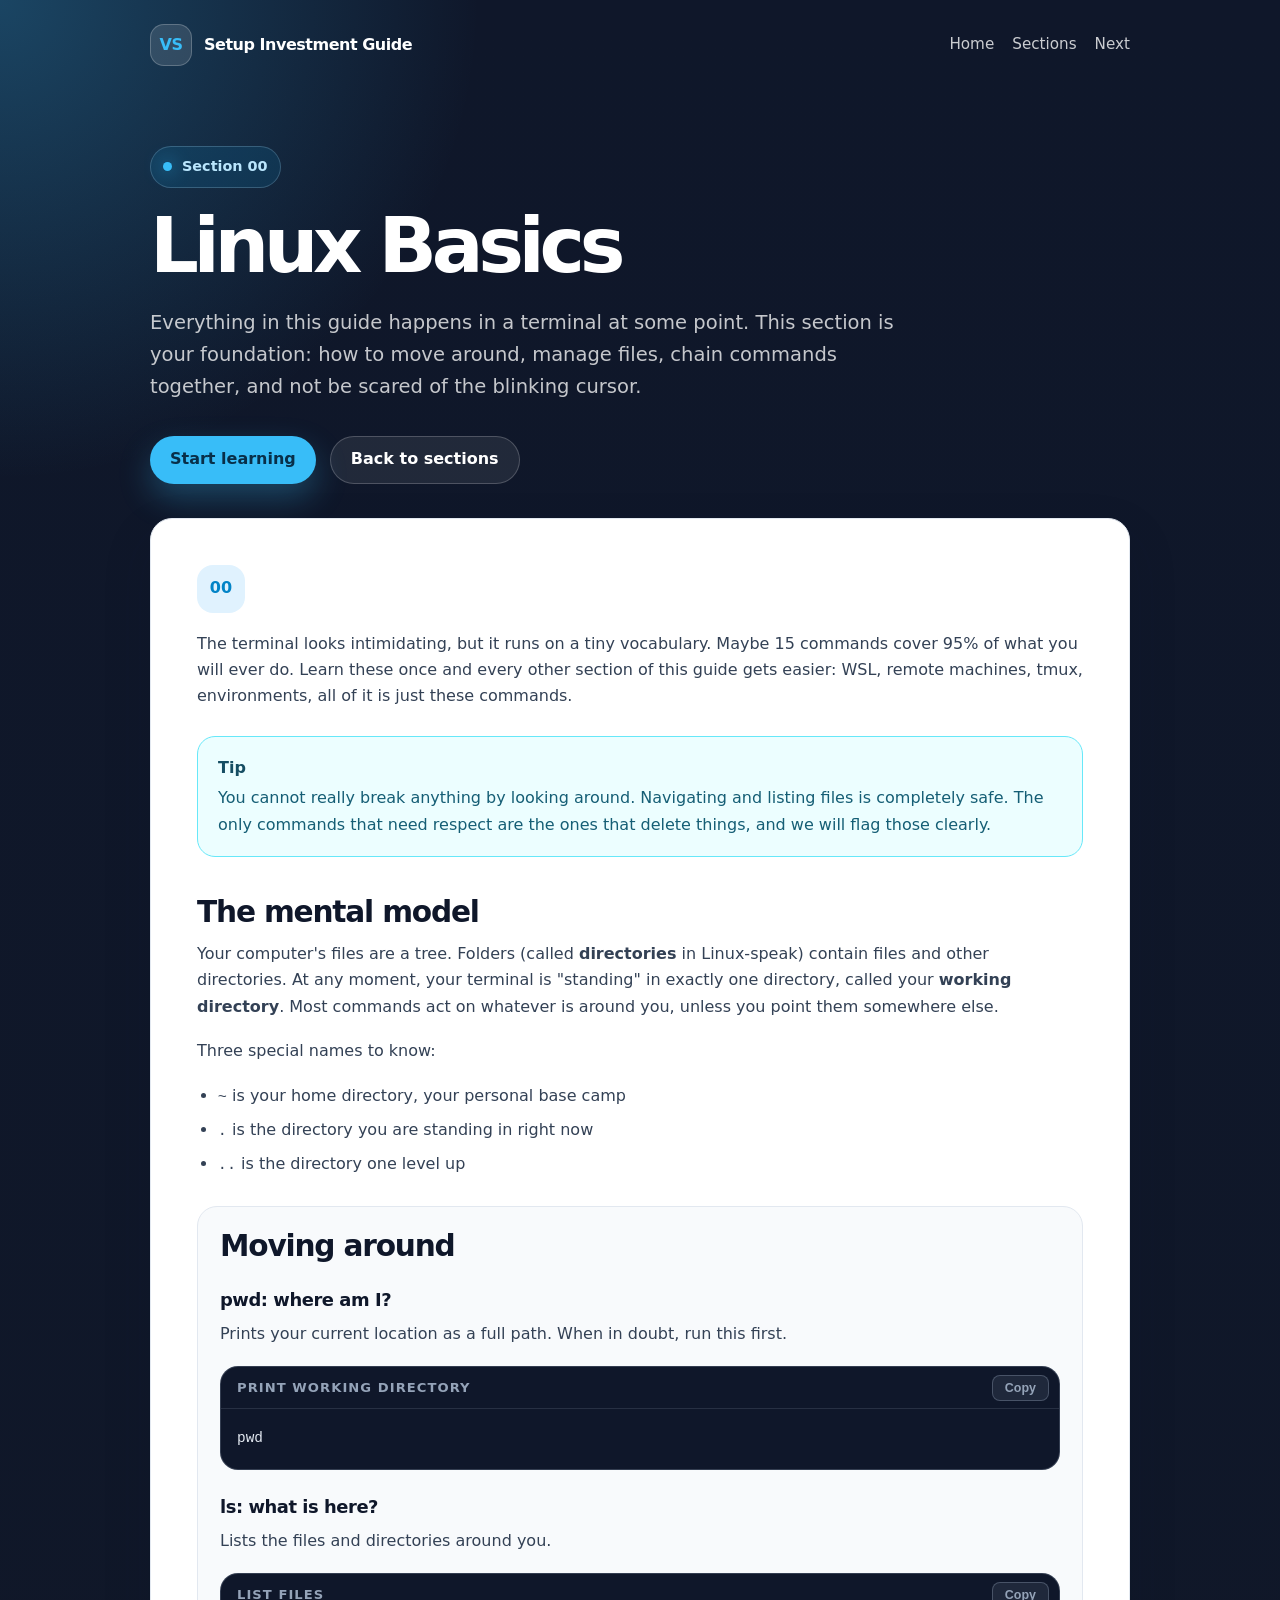
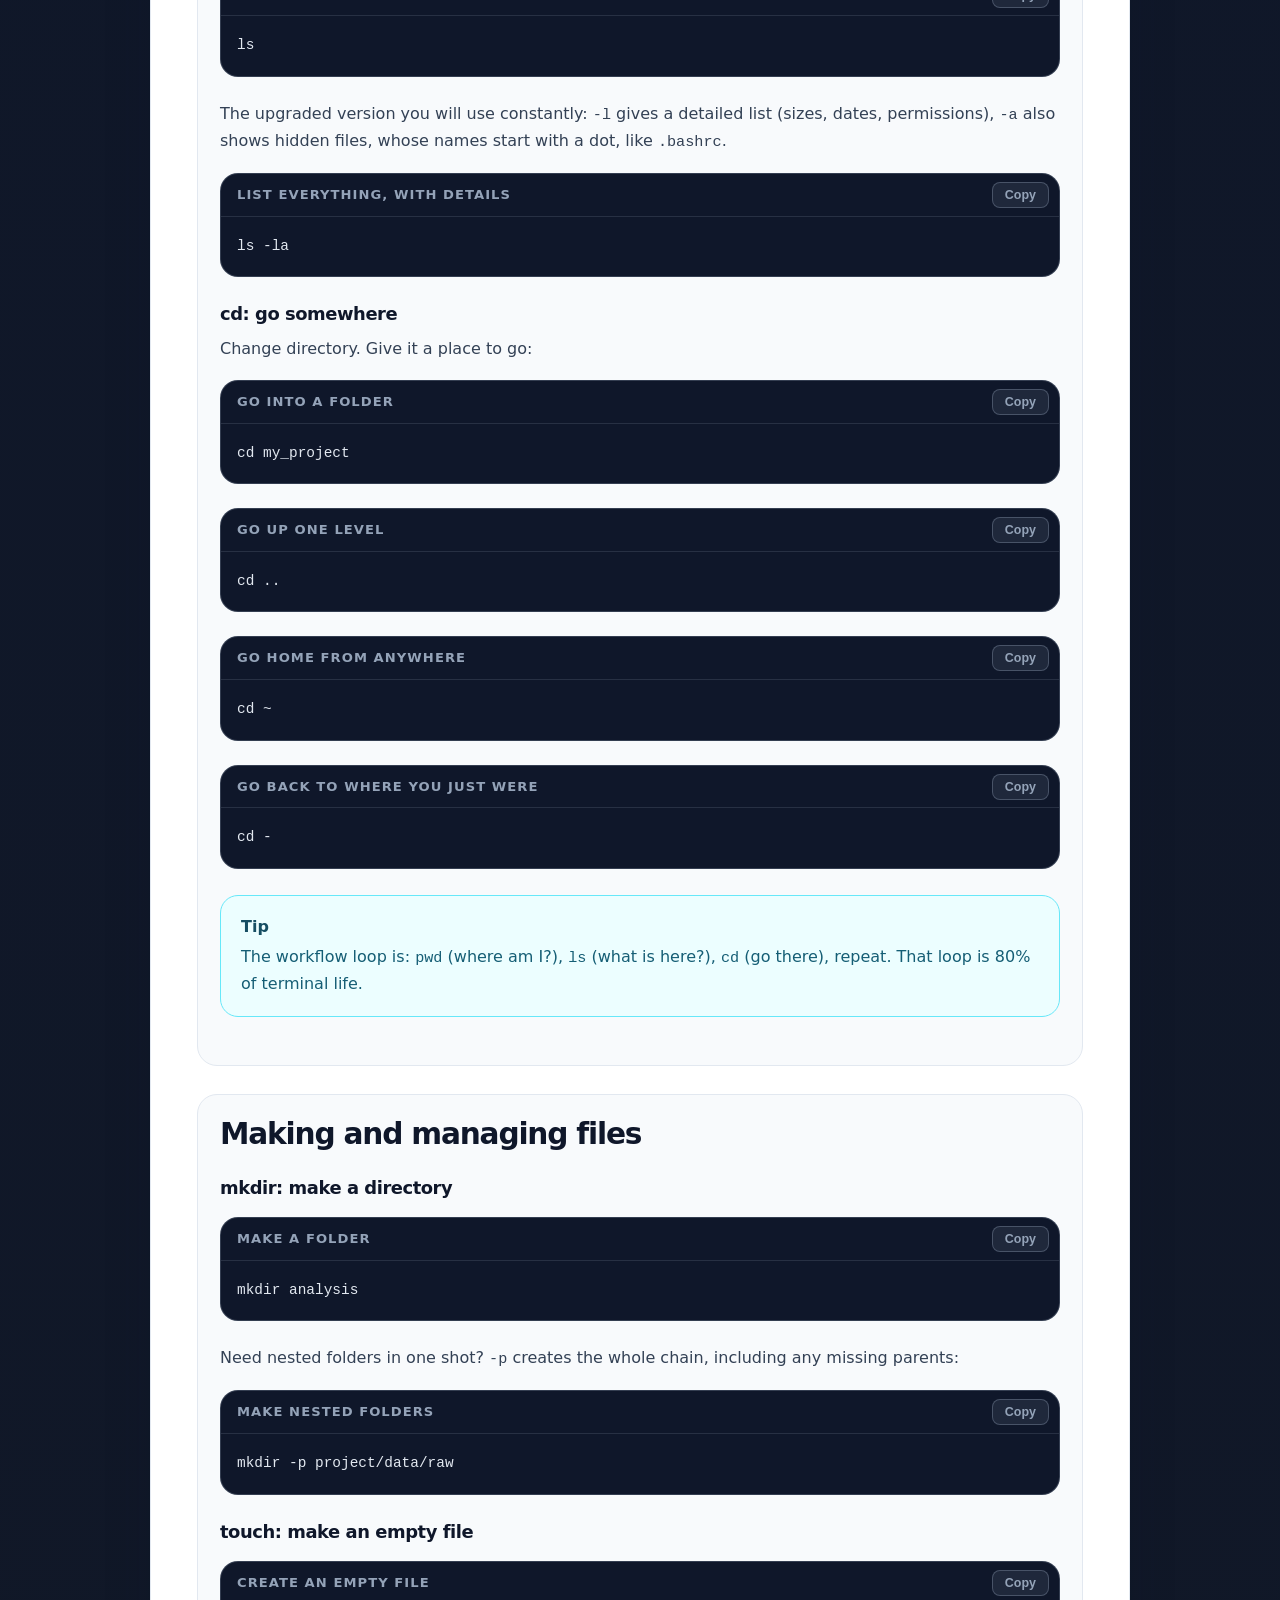
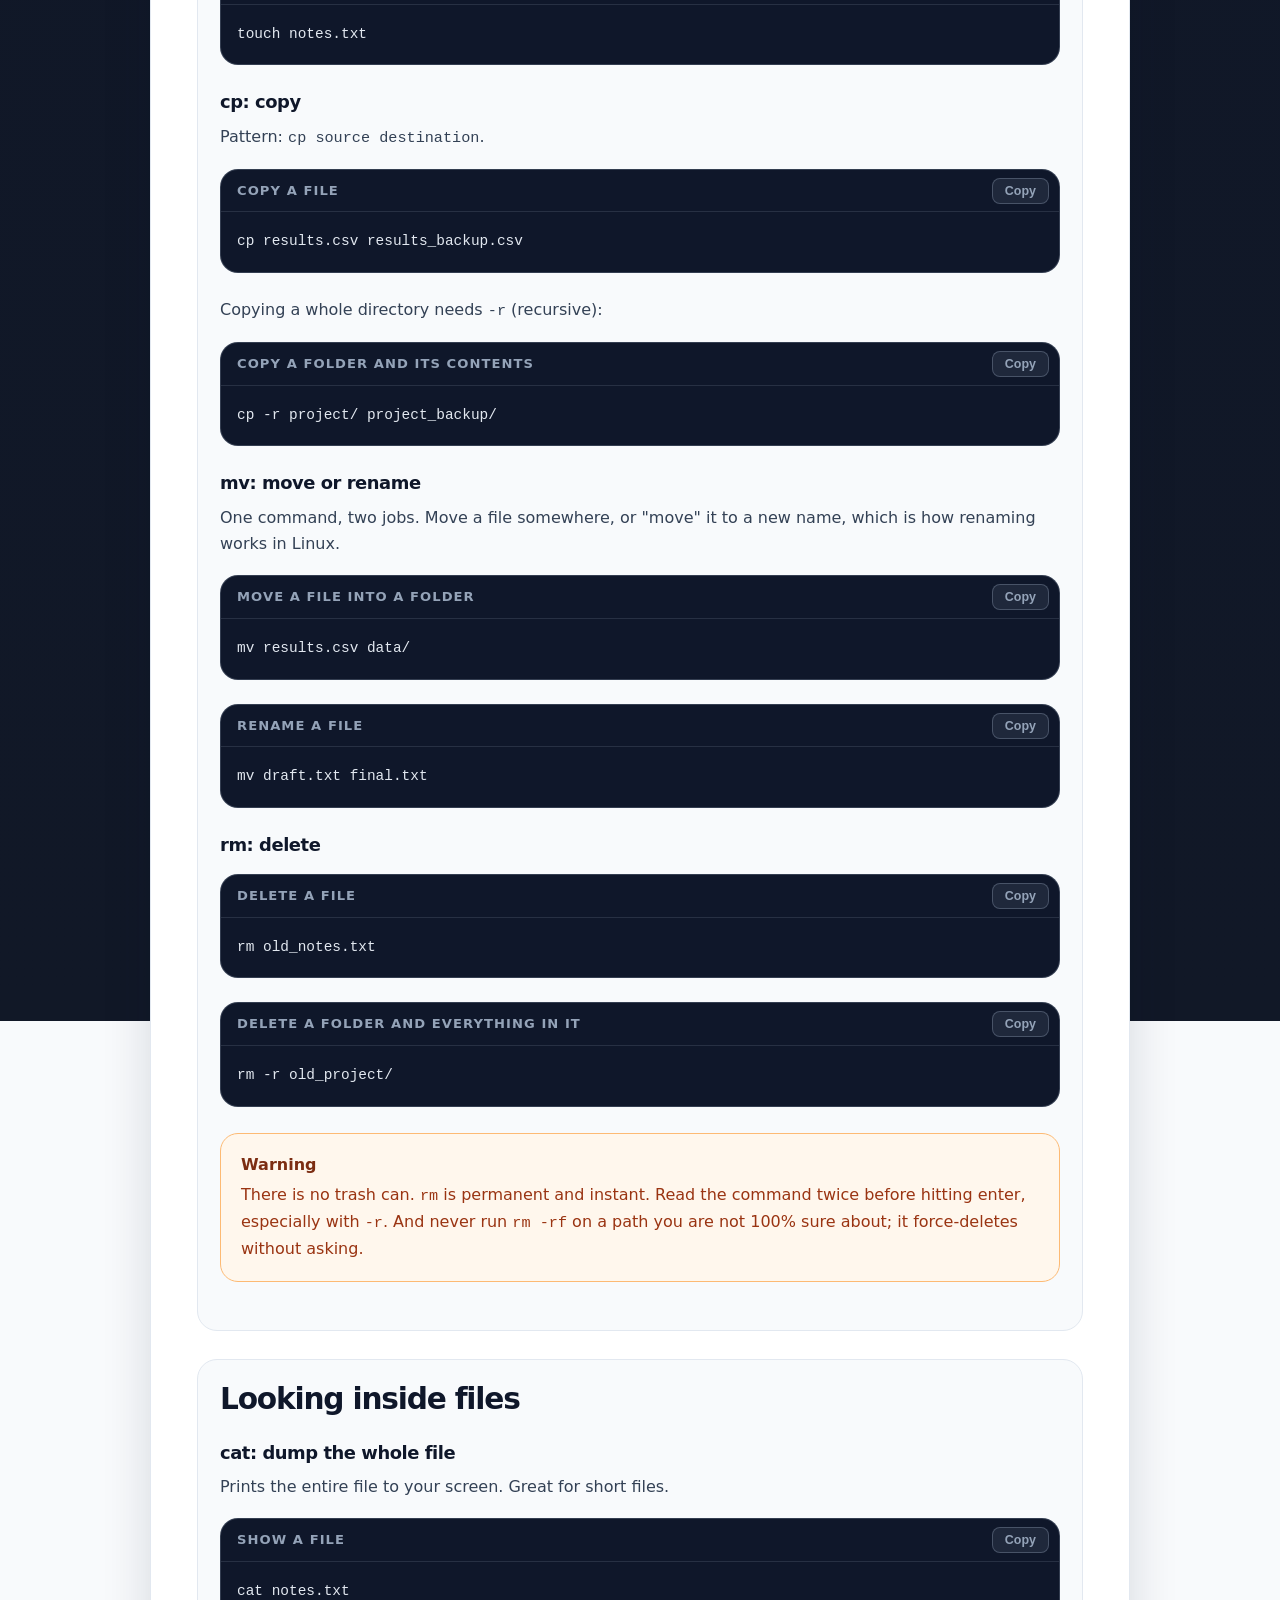
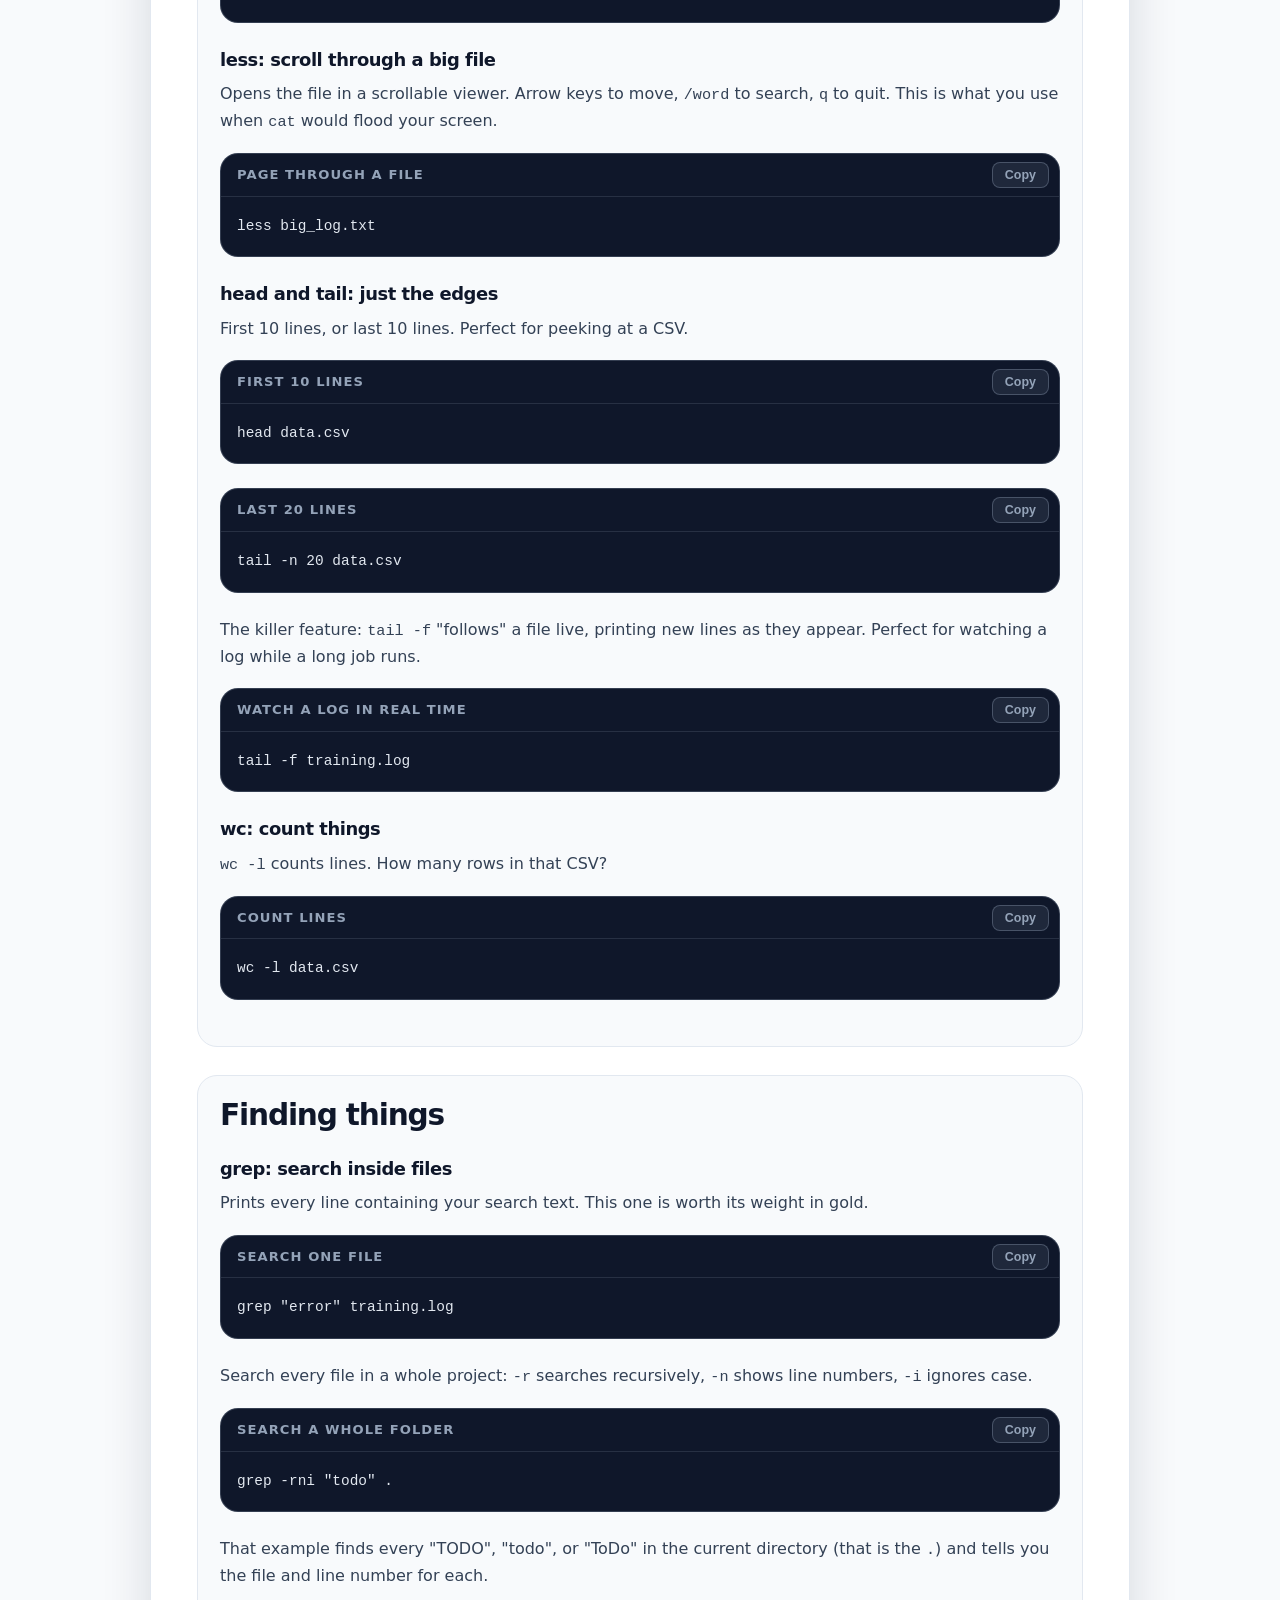
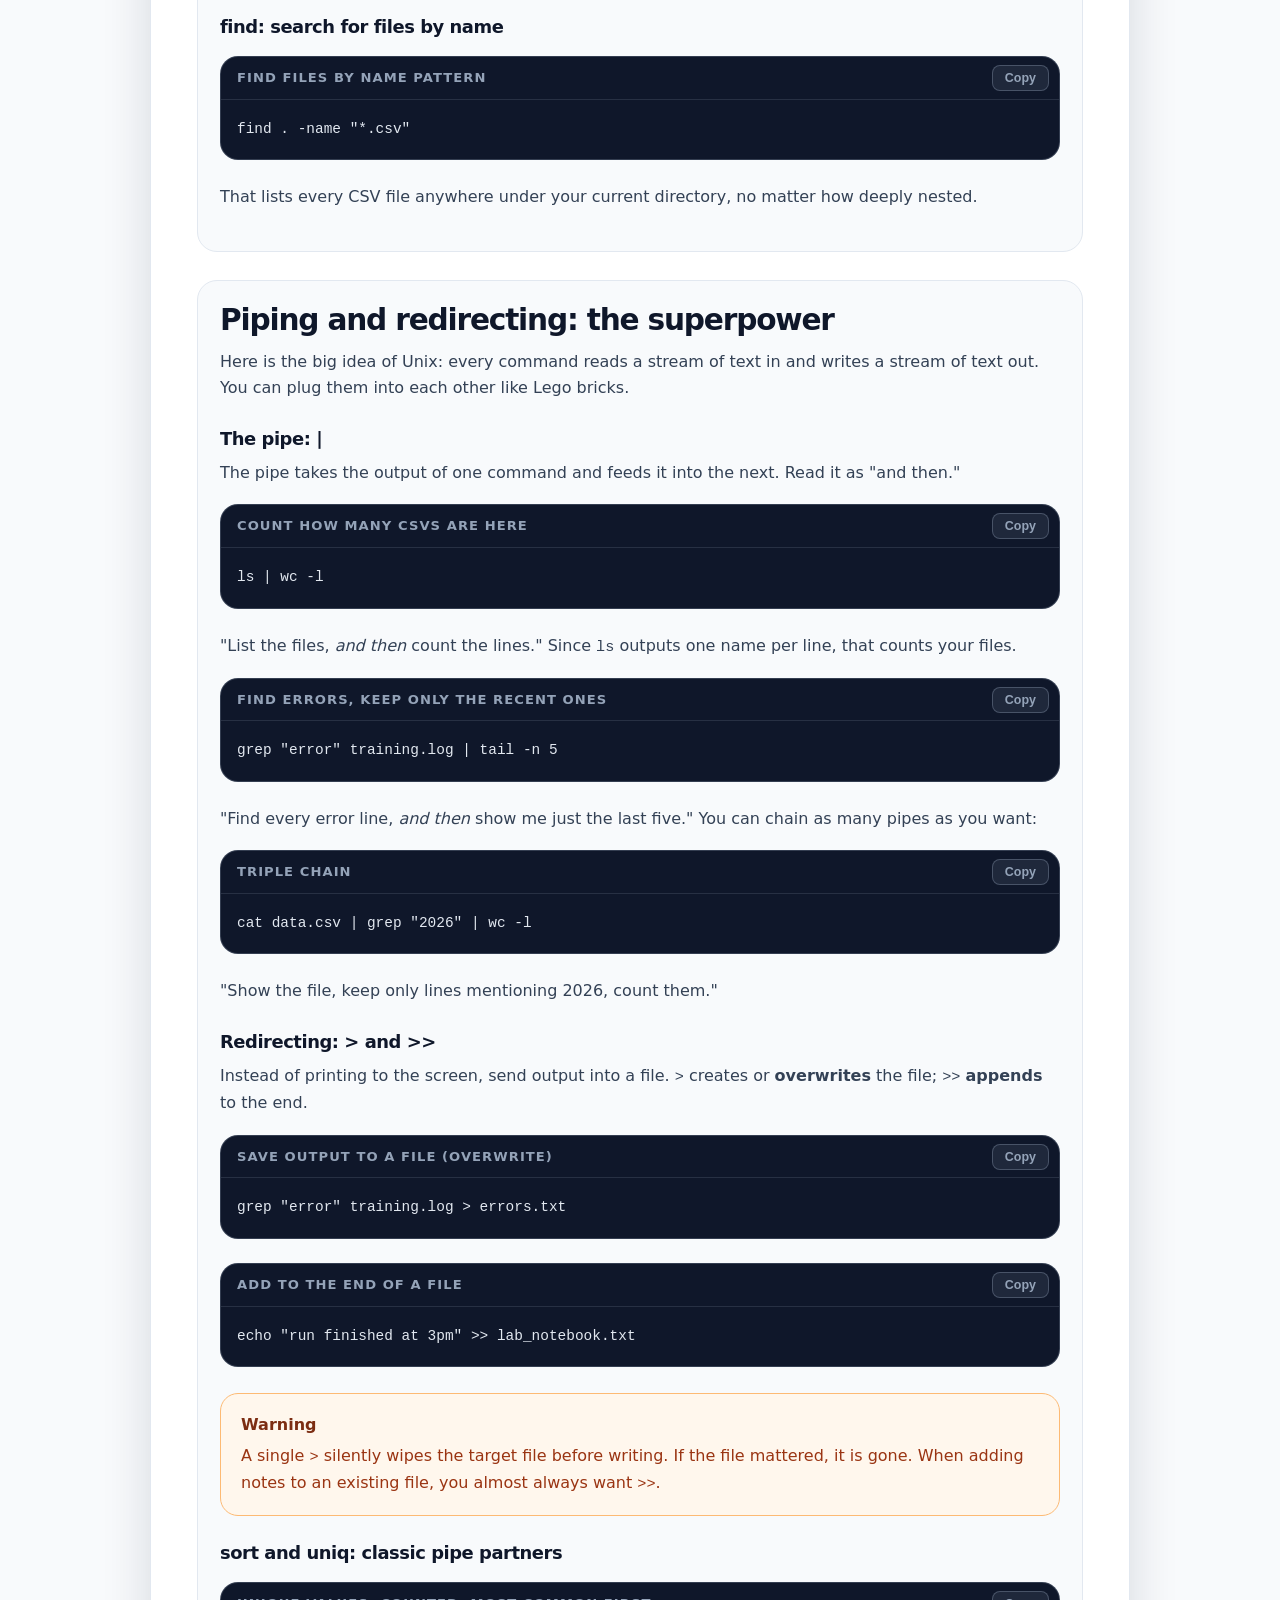
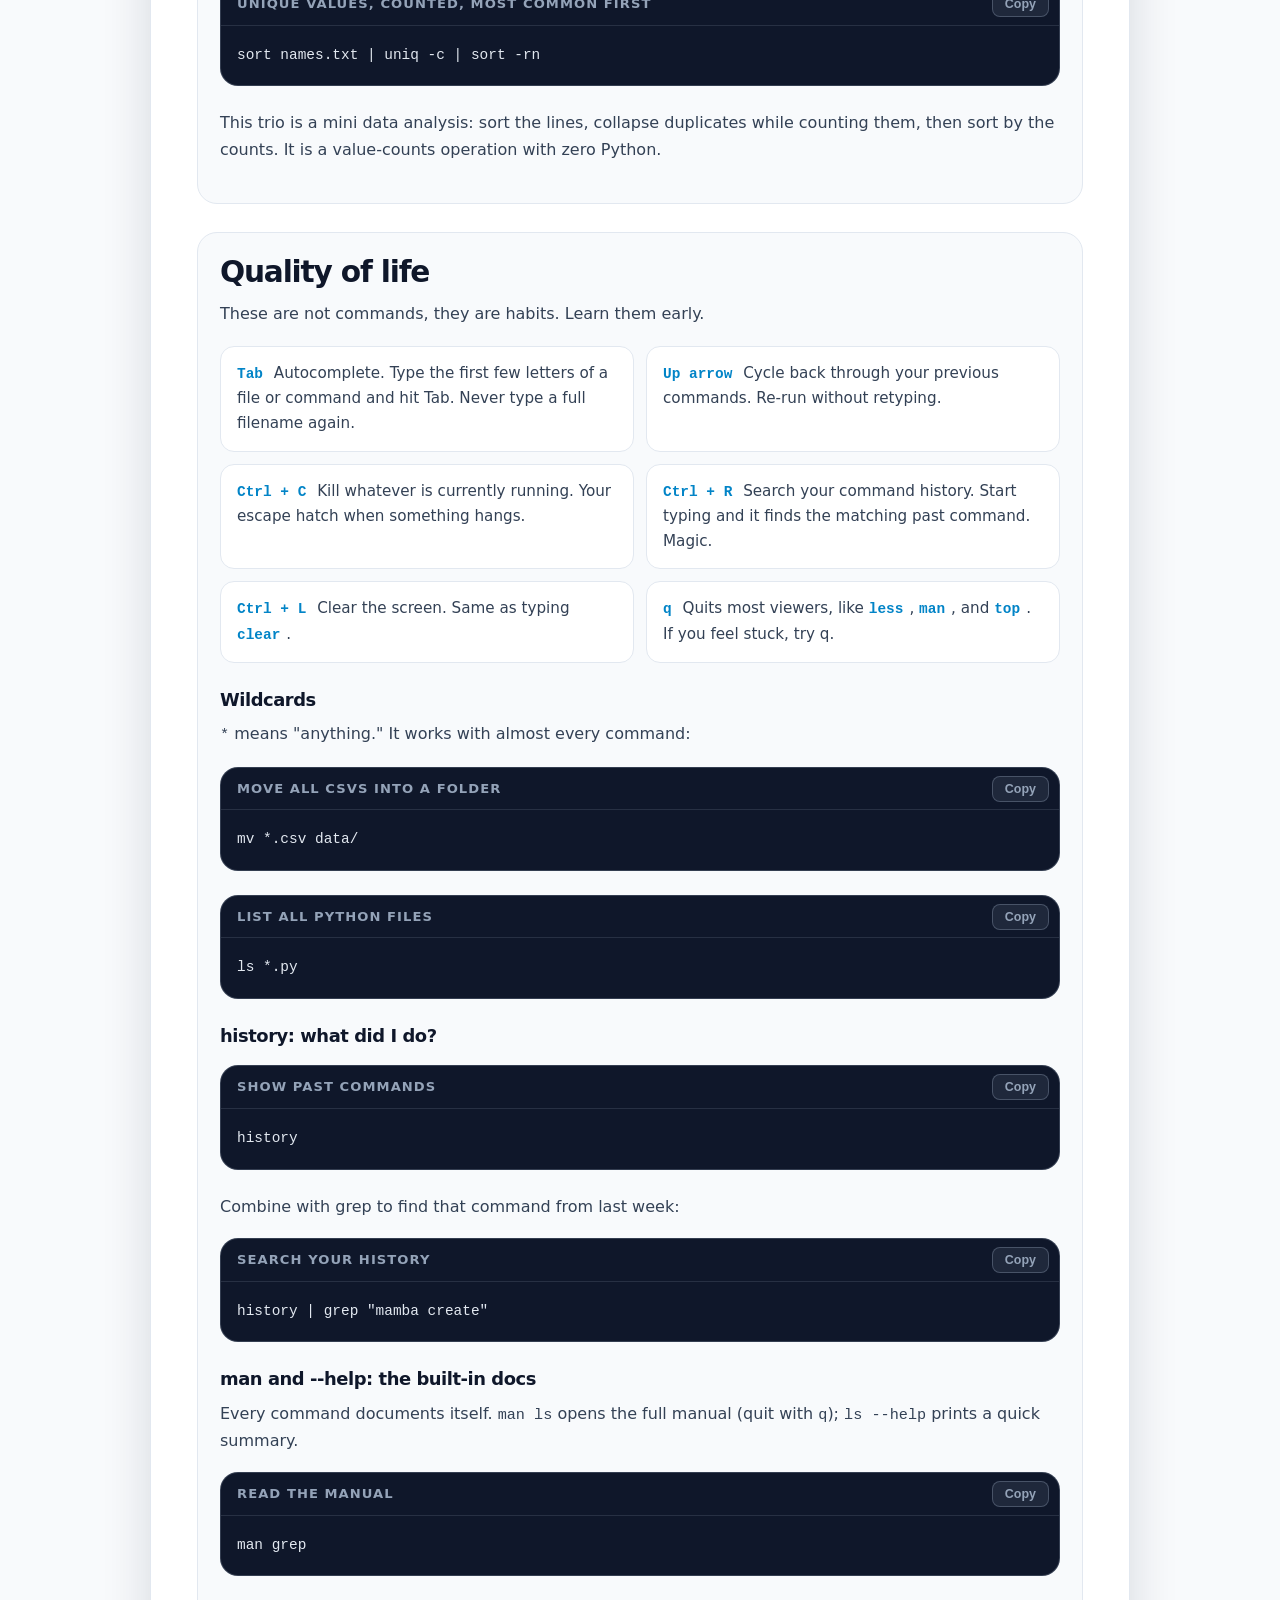
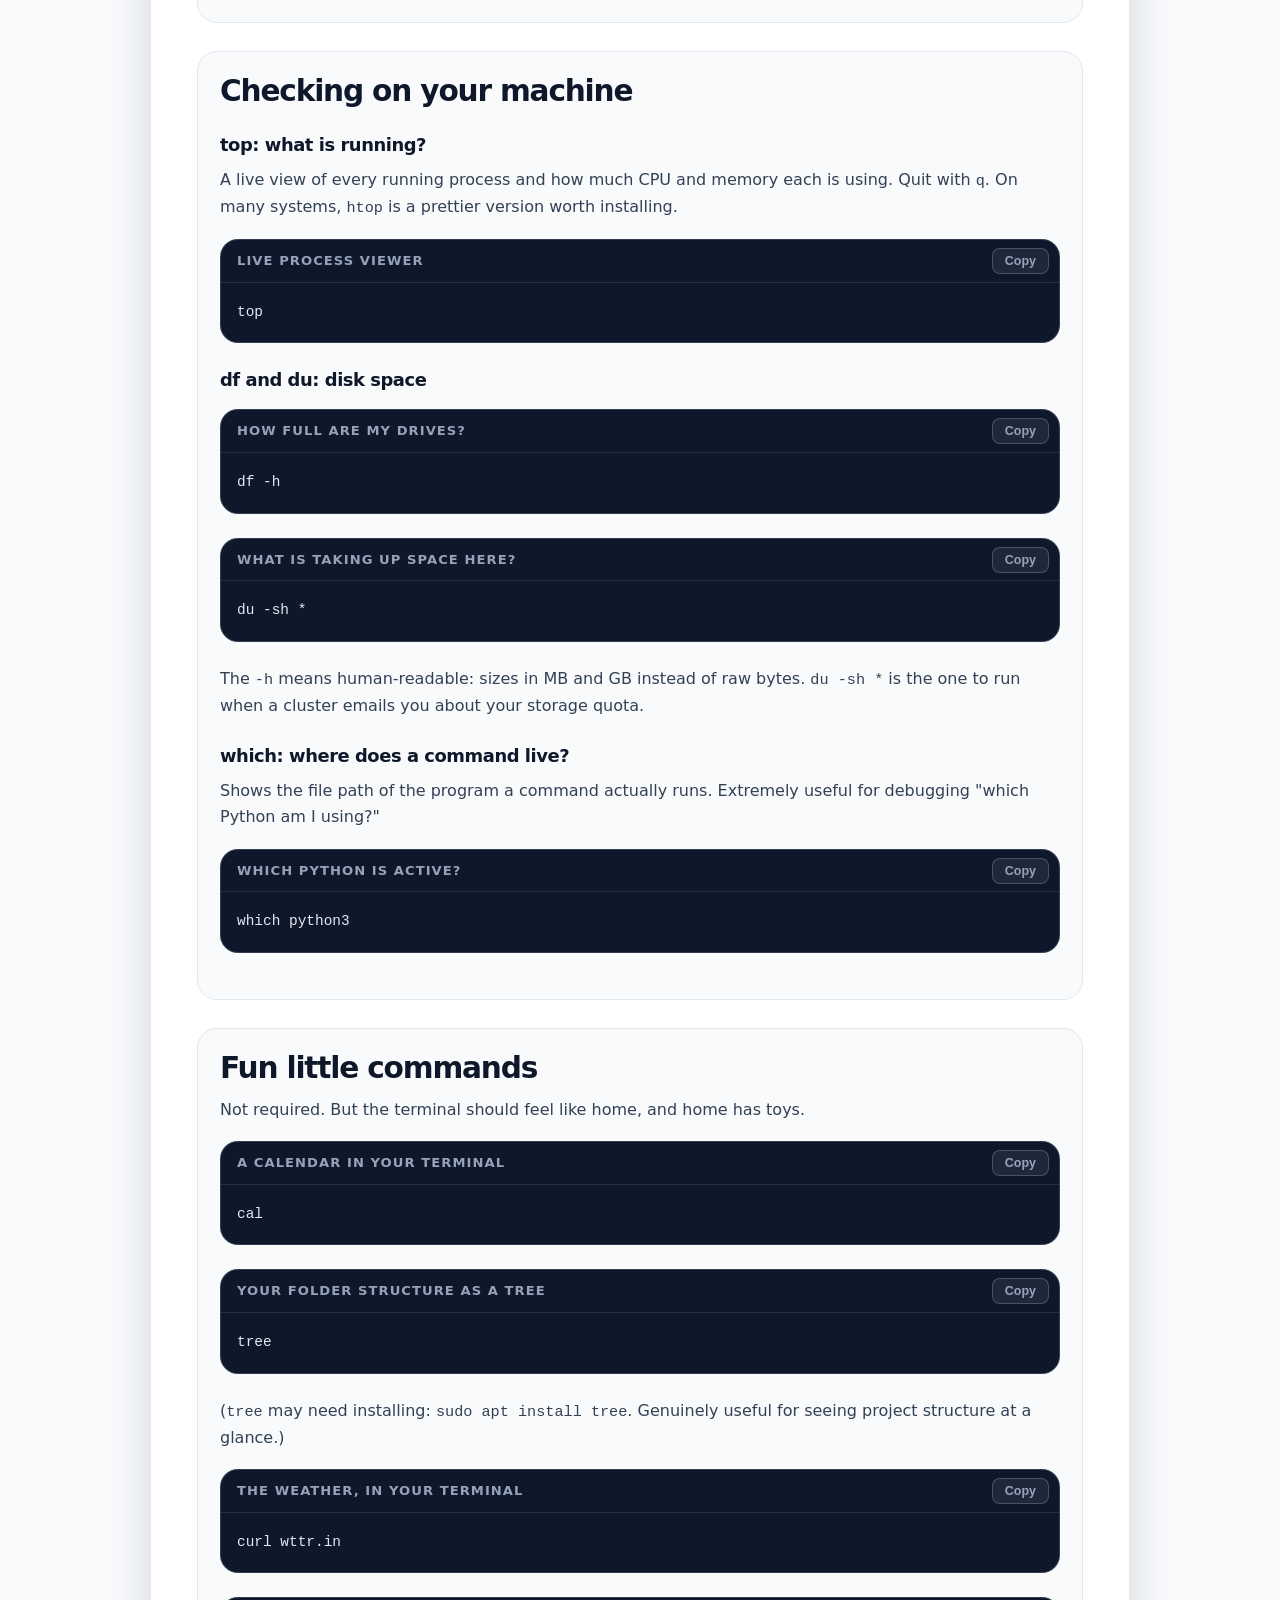
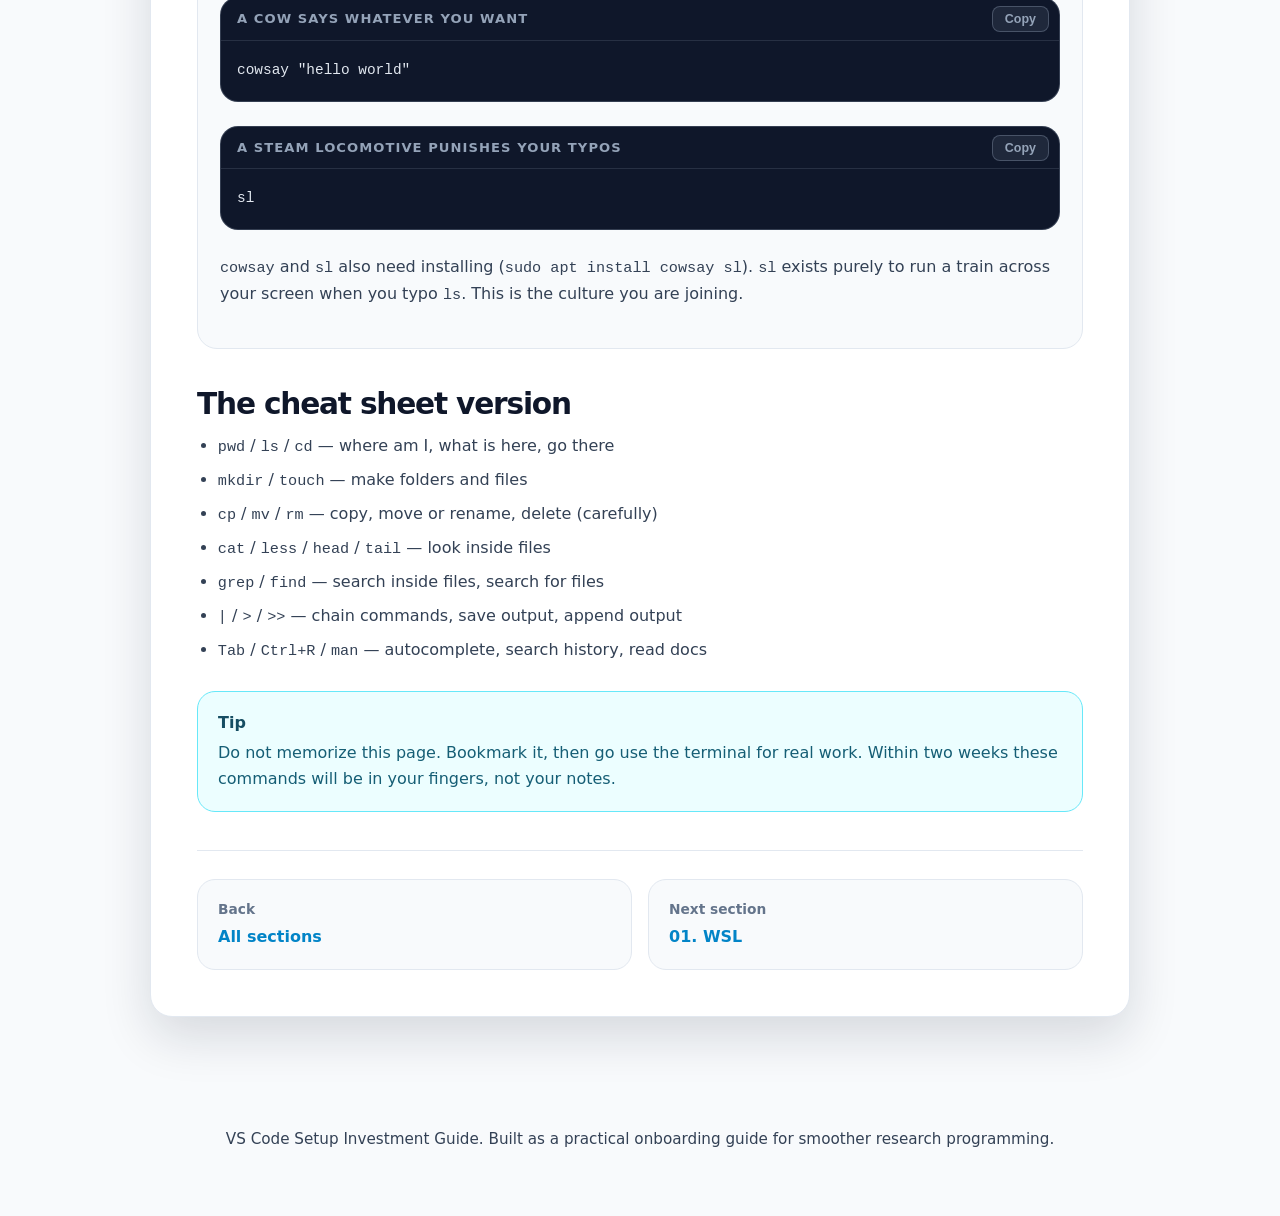
==== sections/00-command-line.html @ 68aba761 "updates" ====
<!DOCTYPE html>
<html lang="en">
<head>
  <meta charset="UTF-8" />
  <meta name="viewport" content="width=device-width, initial-scale=1.0" />
  <title>Linux Basics | VS Code Setup Investment Guide</title>
  <meta
    name="description"
    content="The essential Linux and Unix terminal commands: navigating, managing files, piping, redirecting, and a few fun ones."
  />

  <style>
    :root {
      --bg: #0f172a;
      --bg-soft: #111827;
      --card: #ffffff;
      --card-soft: #f8fafc;
      --text: #0f172a;
      --muted: #64748b;
      --white: #ffffff;
      --accent: #38bdf8;
      --accent-dark: #0284c7;
      --accent-soft: #e0f2fe;
      --border: #e2e8f0;
      --tip-bg: #ecfeff;
      --tip-border: #67e8f9;
      --tip-text: #155e75;
      --warning-bg: #fff7ed;
      --warning-border: #fdba74;
      --warning-text: #9a3412;
      --code-bg: #0f172a;
      --code-text: #e2e8f0;
      --shadow: 0 20px 50px rgba(15, 23, 42, 0.14);
      --radius: 22px;
      --max-width: 980px;
    }

    * {
      box-sizing: border-box;
    }

    html {
      scroll-behavior: smooth;
    }

    body {
      margin: 0;
      font-family:
        Inter, ui-sans-serif, system-ui, -apple-system, BlinkMacSystemFont,
        "Segoe UI", sans-serif;
      background: #f8fafc;
      color: var(--text);
      line-height: 1.65;
    }

    a {
      color: inherit;
      text-decoration: none;
    }

    code {
      font-family:
        "SFMono-Regular", Consolas, "Liberation Mono", Menlo, monospace;
      font-size: 0.95em;
    }

    .page {
      min-height: 100vh;
      background:
        radial-gradient(circle at top left, rgba(56, 189, 248, 0.28), transparent 30rem),
        linear-gradient(180deg, #0f172a 0%, #111827 34%, #f8fafc 34%, #f8fafc 100%);
    }

    .container {
      width: min(100% - 32px, var(--max-width));
      margin: 0 auto;
    }

    .site-header {
      padding: 24px 0;
      color: var(--white);
    }

    .nav {
      display: flex;
      align-items: center;
      justify-content: space-between;
      gap: 24px;
    }

    .brand {
      display: flex;
      align-items: center;
      gap: 12px;
      font-weight: 800;
      letter-spacing: -0.03em;
    }

    .brand-mark {
      width: 42px;
      height: 42px;
      display: grid;
      place-items: center;
      border-radius: 14px;
      background: rgba(255, 255, 255, 0.12);
      border: 1px solid rgba(255, 255, 255, 0.22);
      color: var(--accent);
      font-weight: 900;
    }

    .nav-links {
      display: flex;
      align-items: center;
      gap: 18px;
      font-size: 0.95rem;
      color: rgba(255, 255, 255, 0.78);
    }

    .nav-links a:hover {
      color: var(--white);
    }

    .hero {
      color: var(--white);
      padding: 56px 0 72px;
    }

    .eyebrow {
      display: inline-flex;
      align-items: center;
      gap: 10px;
      padding: 8px 12px;
      margin-bottom: 20px;
      border-radius: 999px;
      color: #bae6fd;
      background: rgba(14, 165, 233, 0.12);
      border: 1px solid rgba(186, 230, 253, 0.22);
      font-size: 0.9rem;
      font-weight: 700;
    }

    .eyebrow-dot {
      width: 9px;
      height: 9px;
      border-radius: 999px;
      background: var(--accent);
      box-shadow: 0 0 18px rgba(56, 189, 248, 0.8);
    }

    h1 {
      margin: 0;
      max-width: 860px;
      font-size: clamp(2.4rem, 6vw, 4.8rem);
      line-height: 0.98;
      letter-spacing: -0.07em;
    }

    .hero p {
      max-width: 780px;
      margin: 24px 0 0;
      color: rgba(255, 255, 255, 0.76);
      font-size: clamp(1.05rem, 2vw, 1.22rem);
    }

    .hero-actions {
      display: flex;
      flex-wrap: wrap;
      gap: 14px;
      margin-top: 32px;
    }

    .button {
      display: inline-flex;
      align-items: center;
      justify-content: center;
      min-height: 48px;
      padding: 0 20px;
      border-radius: 999px;
      font-weight: 800;
      transition:
        transform 160ms ease,
        box-shadow 160ms ease,
        background 160ms ease;
    }

    .button:hover {
      transform: translateY(-2px);
    }

    .button-primary {
      background: var(--accent);
      color: #082f49;
      box-shadow: 0 14px 32px rgba(56, 189, 248, 0.28);
    }

    .button-primary:hover {
      background: #7dd3fc;
    }

    .button-secondary {
      color: var(--white);
      background: rgba(255, 255, 255, 0.08);
      border: 1px solid rgba(255, 255, 255, 0.2);
    }

    main {
      padding-bottom: 72px;
    }

    .content-panel {
      margin-top: -38px;
      position: relative;
      z-index: 5;
      background: var(--card);
      border: 1px solid var(--border);
      border-radius: var(--radius);
      box-shadow: var(--shadow);
      padding: clamp(24px, 4vw, 46px);
    }

    .section-number {
      width: 48px;
      height: 48px;
      display: grid;
      place-items: center;
      margin-bottom: 18px;
      border-radius: 16px;
      background: var(--accent-soft);
      color: var(--accent-dark);
      font-weight: 900;
    }

    h2 {
      margin: 38px 0 12px;
      font-size: clamp(1.35rem, 3vw, 1.85rem);
      line-height: 1.15;
      letter-spacing: -0.04em;
    }

    h3 {
      margin: 30px 0 10px;
      font-size: 1.12rem;
      line-height: 1.25;
      letter-spacing: -0.025em;
    }

    p {
      margin: 0 0 18px;
      color: #334155;
    }

    ul {
      margin: 0 0 24px;
      padding-left: 1.3rem;
      color: #334155;
    }

    li {
      margin: 7px 0;
    }

    .tip,
    .warning {
      margin: 26px 0;
      padding: 18px 20px;
      border-radius: 18px;
    }

    .tip {
      background: var(--tip-bg);
      border: 1px solid var(--tip-border);
      color: var(--tip-text);
    }

    .warning {
      background: var(--warning-bg);
      border: 1px solid var(--warning-border);
      color: var(--warning-text);
    }

    .tip strong,
    .warning strong {
      display: block;
      margin-bottom: 4px;
    }

    .tip strong {
      color: #164e63;
    }

    .warning strong {
      color: #7c2d12;
    }

    .code-block {
      position: relative;
      margin: 18px 0 24px;
      border-radius: 18px;
      overflow: hidden;
      background: var(--code-bg);
      border: 1px solid rgba(148, 163, 184, 0.28);
    }

    .code-label {
      padding: 10px 16px;
      color: #94a3b8;
      font-size: 0.82rem;
      font-weight: 800;
      text-transform: uppercase;
      letter-spacing: 0.08em;
      border-bottom: 1px solid rgba(148, 163, 184, 0.18);
    }

    pre {
      margin: 0;
      padding: 18px 16px;
      overflow-x: auto;
      color: var(--code-text);
      font-size: 0.95rem;
      line-height: 1.55;
    }

    .step {
      margin-top: 28px;
      padding: 22px;
      border: 1px solid var(--border);
      border-radius: 20px;
      background: var(--card-soft);
    }

    .step h2,
    .step h3 {
      margin-top: 0;
    }

    .step h3 {
      margin-top: 26px;
    }

    .keys-grid {
      display: grid;
      grid-template-columns: repeat(2, minmax(0, 1fr));
      gap: 12px;
      margin: 18px 0 26px;
    }

    .key-card {
      padding: 14px 16px;
      border-radius: 14px;
      border: 1px solid var(--border);
      background: #ffffff;
      color: #334155;
      font-size: 0.95rem;
    }

    .key-card code {
      display: inline-block;
      margin-right: 6px;
      color: var(--accent-dark);
      font-weight: 800;
    }

    .next-section {
      display: flex;
      justify-content: space-between;
      gap: 16px;
      margin-top: 38px;
      padding-top: 28px;
      border-top: 1px solid var(--border);
    }

    .next-card {
      flex: 1;
      padding: 18px 20px;
      border-radius: 18px;
      border: 1px solid var(--border);
      background: var(--card-soft);
      transition:
        transform 160ms ease,
        box-shadow 160ms ease,
        border-color 160ms ease;
    }

    .next-card:hover {
      transform: translateY(-3px);
      border-color: #bae6fd;
      box-shadow: 0 12px 28px rgba(15, 23, 42, 0.08);
    }

    .next-card span {
      display: block;
      margin-bottom: 4px;
      color: var(--muted);
      font-size: 0.86rem;
      font-weight: 700;
    }

    .next-card strong {
      color: var(--accent-dark);
      font-size: 1rem;
    }

    .footer {
      padding: 38px 0 46px;
      color: #64748b;
      text-align: center;
      font-size: 0.95rem;
    }

    @media (max-width: 700px) {
      .nav {
        align-items: flex-start;
        flex-direction: column;
      }

      .nav-links {
        flex-wrap: wrap;
      }

      .hero {
        padding-top: 42px;
      }

      .keys-grid {
        grid-template-columns: 1fr;
      }

      .next-section {
        flex-direction: column;
      }
    }

    .copy-btn {
      position: absolute;
      top: 8px;
      right: 10px;
      padding: 5px 12px;
      border: 1px solid rgba(148, 163, 184, 0.35);
      border-radius: 8px;
      background: rgba(148, 163, 184, 0.12);
      color: #94a3b8;
      font-size: 0.78rem;
      font-weight: 700;
      cursor: pointer;
      transition: background 120ms ease, color 120ms ease;
    }

    .copy-btn:hover {
      background: rgba(56, 189, 248, 0.18);
      color: #7dd3fc;
    }

    .copy-btn.copied {
      color: #34d399;
      border-color: rgba(52, 211, 153, 0.4);
    }
  </style>
</head>

<body>
  <div class="page">
    <header class="site-header">
      <div class="container nav">
        <a href="../index.html" class="brand" aria-label="VS Code Setup Guide home">
          <span class="brand-mark">VS</span>
          <span>Setup Investment Guide</span>
        </a>

        <nav class="nav-links" aria-label="Main navigation">
          <a href="../index.html">Home</a>
          <a href="../index.html#sections">Sections</a>
          <a href="01-wsl.html">Next</a>
        </nav>
      </div>
    </header>

    <section class="hero">
      <div class="container">
        <div class="eyebrow">
          <span class="eyebrow-dot"></span>
          Section 00
        </div>

        <h1>Linux Basics</h1>

        <p>
          Everything in this guide happens in a terminal at some point. This
          section is your foundation: how to move around, manage files, chain
          commands together, and not be scared of the blinking cursor.
        </p>

        <div class="hero-actions">
          <a class="button button-primary" href="#start">Start learning</a>
          <a class="button button-secondary" href="../index.html#sections">Back to sections</a>
        </div>
      </div>
    </section>

    <main>
      <div class="container">
        <article class="content-panel" id="start">
          <div class="section-number">00</div>

          <p>
            The terminal looks intimidating, but it runs on a tiny vocabulary.
            Maybe 15 commands cover 95% of what you will ever do. Learn these
            once and every other section of this guide gets easier: WSL, remote
            machines, tmux, environments, all of it is just these commands.
          </p>

          <div class="tip">
            <strong>Tip</strong>
            You cannot really break anything by looking around. Navigating and
            listing files is completely safe. The only commands that need
            respect are the ones that delete things, and we will flag those
            clearly.
          </div>

          <h2>The mental model</h2>

          <p>
            Your computer's files are a tree. Folders (called
            <strong>directories</strong> in Linux-speak) contain files and other
            directories. At any moment, your terminal is "standing" in exactly
            one directory, called your <strong>working directory</strong>. Most
            commands act on whatever is around you, unless you point them
            somewhere else.
          </p>

          <p>Three special names to know:</p>

          <ul>
            <li><code>~</code> is your home directory, your personal base camp</li>
            <li><code>.</code> is the directory you are standing in right now</li>
            <li><code>..</code> is the directory one level up</li>
          </ul>

          <section class="step">
            <h2>Moving around</h2>

            <h3>pwd: where am I?</h3>

            <p>
              Prints your current location as a full path. When in doubt, run
              this first.
            </p>

            <div class="code-block">
              <div class="code-label">Print working directory</div>
              <pre><code>pwd</code></pre>
            </div>

            <h3>ls: what is here?</h3>

            <p>Lists the files and directories around you.</p>

            <div class="code-block">
              <div class="code-label">List files</div>
              <pre><code>ls</code></pre>
            </div>

            <p>
              The upgraded version you will use constantly: <code>-l</code>
              gives a detailed list (sizes, dates, permissions),
              <code>-a</code> also shows hidden files, whose names start with a
              dot, like <code>.bashrc</code>.
            </p>

            <div class="code-block">
              <div class="code-label">List everything, with details</div>
              <pre><code>ls -la</code></pre>
            </div>

            <h3>cd: go somewhere</h3>

            <p>Change directory. Give it a place to go:</p>

            <div class="code-block">
              <div class="code-label">Go into a folder</div>
              <pre><code>cd my_project</code></pre>
            </div>

            <div class="code-block">
              <div class="code-label">Go up one level</div>
              <pre><code>cd ..</code></pre>
            </div>

            <div class="code-block">
              <div class="code-label">Go home from anywhere</div>
              <pre><code>cd ~</code></pre>
            </div>

            <div class="code-block">
              <div class="code-label">Go back to where you just were</div>
              <pre><code>cd -</code></pre>
            </div>

            <div class="tip">
              <strong>Tip</strong>
              The workflow loop is: <code>pwd</code> (where am I?),
              <code>ls</code> (what is here?), <code>cd</code> (go there),
              repeat. That loop is 80% of terminal life.
            </div>
          </section>

          <section class="step">
            <h2>Making and managing files</h2>

            <h3>mkdir: make a directory</h3>

            <div class="code-block">
              <div class="code-label">Make a folder</div>
              <pre><code>mkdir analysis</code></pre>
            </div>

            <p>
              Need nested folders in one shot? <code>-p</code> creates the whole
              chain, including any missing parents:
            </p>

            <div class="code-block">
              <div class="code-label">Make nested folders</div>
              <pre><code>mkdir -p project/data/raw</code></pre>
            </div>

            <h3>touch: make an empty file</h3>

            <div class="code-block">
              <div class="code-label">Create an empty file</div>
              <pre><code>touch notes.txt</code></pre>
            </div>

            <h3>cp: copy</h3>

            <p>Pattern: <code>cp source destination</code>.</p>

            <div class="code-block">
              <div class="code-label">Copy a file</div>
              <pre><code>cp results.csv results_backup.csv</code></pre>
            </div>

            <p>Copying a whole directory needs <code>-r</code> (recursive):</p>

            <div class="code-block">
              <div class="code-label">Copy a folder and its contents</div>
              <pre><code>cp -r project/ project_backup/</code></pre>
            </div>

            <h3>mv: move or rename</h3>

            <p>
              One command, two jobs. Move a file somewhere, or "move" it to a
              new name, which is how renaming works in Linux.
            </p>

            <div class="code-block">
              <div class="code-label">Move a file into a folder</div>
              <pre><code>mv results.csv data/</code></pre>
            </div>

            <div class="code-block">
              <div class="code-label">Rename a file</div>
              <pre><code>mv draft.txt final.txt</code></pre>
            </div>

            <h3>rm: delete</h3>

            <div class="code-block">
              <div class="code-label">Delete a file</div>
              <pre><code>rm old_notes.txt</code></pre>
            </div>

            <div class="code-block">
              <div class="code-label">Delete a folder and everything in it</div>
              <pre><code>rm -r old_project/</code></pre>
            </div>

            <div class="warning">
              <strong>Warning</strong>
              There is no trash can. <code>rm</code> is permanent and instant.
              Read the command twice before hitting enter, especially with
              <code>-r</code>. And never run <code>rm -rf</code> on a path you
              are not 100% sure about; it force-deletes without asking.
            </div>
          </section>

          <section class="step">
            <h2>Looking inside files</h2>

            <h3>cat: dump the whole file</h3>

            <p>Prints the entire file to your screen. Great for short files.</p>

            <div class="code-block">
              <div class="code-label">Show a file</div>
              <pre><code>cat notes.txt</code></pre>
            </div>

            <h3>less: scroll through a big file</h3>

            <p>
              Opens the file in a scrollable viewer. Arrow keys to move,
              <code>/word</code> to search, <code>q</code> to quit. This is what
              you use when <code>cat</code> would flood your screen.
            </p>

            <div class="code-block">
              <div class="code-label">Page through a file</div>
              <pre><code>less big_log.txt</code></pre>
            </div>

            <h3>head and tail: just the edges</h3>

            <p>First 10 lines, or last 10 lines. Perfect for peeking at a CSV.</p>

            <div class="code-block">
              <div class="code-label">First 10 lines</div>
              <pre><code>head data.csv</code></pre>
            </div>

            <div class="code-block">
              <div class="code-label">Last 20 lines</div>
              <pre><code>tail -n 20 data.csv</code></pre>
            </div>

            <p>
              The killer feature: <code>tail -f</code> "follows" a file live,
              printing new lines as they appear. Perfect for watching a log
              while a long job runs.
            </p>

            <div class="code-block">
              <div class="code-label">Watch a log in real time</div>
              <pre><code>tail -f training.log</code></pre>
            </div>

            <h3>wc: count things</h3>

            <p><code>wc -l</code> counts lines. How many rows in that CSV?</p>

            <div class="code-block">
              <div class="code-label">Count lines</div>
              <pre><code>wc -l data.csv</code></pre>
            </div>
          </section>

          <section class="step">
            <h2>Finding things</h2>

            <h3>grep: search inside files</h3>

            <p>
              Prints every line containing your search text. This one is worth
              its weight in gold.
            </p>

            <div class="code-block">
              <div class="code-label">Search one file</div>
              <pre><code>grep "error" training.log</code></pre>
            </div>

            <p>
              Search every file in a whole project: <code>-r</code> searches
              recursively, <code>-n</code> shows line numbers, <code>-i</code>
              ignores case.
            </p>

            <div class="code-block">
              <div class="code-label">Search a whole folder</div>
              <pre><code>grep -rni "todo" .</code></pre>
            </div>

            <p>
              That example finds every "TODO", "todo", or "ToDo" in the current
              directory (that is the <code>.</code>) and tells you the file and
              line number for each.
            </p>

            <h3>find: search for files by name</h3>

            <div class="code-block">
              <div class="code-label">Find files by name pattern</div>
              <pre><code>find . -name "*.csv"</code></pre>
            </div>

            <p>
              That lists every CSV file anywhere under your current directory,
              no matter how deeply nested.
            </p>
          </section>

          <section class="step">
            <h2>Piping and redirecting: the superpower</h2>

            <p>
              Here is the big idea of Unix: every command reads a stream of text
              in and writes a stream of text out. You can plug them into each
              other like Lego bricks.
            </p>

            <h3>The pipe: |</h3>

            <p>
              The pipe takes the output of one command and feeds it into the
              next. Read it as "and then."
            </p>

            <div class="code-block">
              <div class="code-label">Count how many CSVs are here</div>
              <pre><code>ls | wc -l</code></pre>
            </div>

            <p>
              "List the files, <em>and then</em> count the lines." Since
              <code>ls</code> outputs one name per line, that counts your files.
            </p>

            <div class="code-block">
              <div class="code-label">Find errors, keep only the recent ones</div>
              <pre><code>grep "error" training.log | tail -n 5</code></pre>
            </div>

            <p>
              "Find every error line, <em>and then</em> show me just the last
              five." You can chain as many pipes as you want:
            </p>

            <div class="code-block">
              <div class="code-label">Triple chain</div>
              <pre><code>cat data.csv | grep "2026" | wc -l</code></pre>
            </div>

            <p>"Show the file, keep only lines mentioning 2026, count them."</p>

            <h3>Redirecting: &gt; and &gt;&gt;</h3>

            <p>
              Instead of printing to the screen, send output into a file.
              <code>&gt;</code> creates or <strong>overwrites</strong> the file;
              <code>&gt;&gt;</code> <strong>appends</strong> to the end.
            </p>

            <div class="code-block">
              <div class="code-label">Save output to a file (overwrite)</div>
              <pre><code>grep "error" training.log &gt; errors.txt</code></pre>
            </div>

            <div class="code-block">
              <div class="code-label">Add to the end of a file</div>
              <pre><code>echo "run finished at 3pm" &gt;&gt; lab_notebook.txt</code></pre>
            </div>

            <div class="warning">
              <strong>Warning</strong>
              A single <code>&gt;</code> silently wipes the target file before
              writing. If the file mattered, it is gone. When adding notes to an
              existing file, you almost always want <code>&gt;&gt;</code>.
            </div>

            <h3>sort and uniq: classic pipe partners</h3>

            <div class="code-block">
              <div class="code-label">Unique values, counted, most common first</div>
              <pre><code>sort names.txt | uniq -c | sort -rn</code></pre>
            </div>

            <p>
              This trio is a mini data analysis: sort the lines, collapse
              duplicates while counting them, then sort by the counts. It is a
              value-counts operation with zero Python.
            </p>
          </section>

          <section class="step">
            <h2>Quality of life</h2>

            <p>These are not commands, they are habits. Learn them early.</p>

            <div class="keys-grid">
              <div class="key-card">
                <code>Tab</code>
                Autocomplete. Type the first few letters of a file or command
                and hit Tab. Never type a full filename again.
              </div>

              <div class="key-card">
                <code>Up arrow</code>
                Cycle back through your previous commands. Re-run without
                retyping.
              </div>

              <div class="key-card">
                <code>Ctrl + C</code>
                Kill whatever is currently running. Your escape hatch when
                something hangs.
              </div>

              <div class="key-card">
                <code>Ctrl + R</code>
                Search your command history. Start typing and it finds the
                matching past command. Magic.
              </div>

              <div class="key-card">
                <code>Ctrl + L</code>
                Clear the screen. Same as typing <code>clear</code>.
              </div>

              <div class="key-card">
                <code>q</code>
                Quits most viewers, like <code>less</code>, <code>man</code>,
                and <code>top</code>. If you feel stuck, try q.
              </div>
            </div>

            <h3>Wildcards</h3>

            <p>
              <code>*</code> means "anything." It works with almost every
              command:
            </p>

            <div class="code-block">
              <div class="code-label">Move all CSVs into a folder</div>
              <pre><code>mv *.csv data/</code></pre>
            </div>

            <div class="code-block">
              <div class="code-label">List all Python files</div>
              <pre><code>ls *.py</code></pre>
            </div>

            <h3>history: what did I do?</h3>

            <div class="code-block">
              <div class="code-label">Show past commands</div>
              <pre><code>history</code></pre>
            </div>

            <p>Combine with grep to find that command from last week:</p>

            <div class="code-block">
              <div class="code-label">Search your history</div>
              <pre><code>history | grep "mamba create"</code></pre>
            </div>

            <h3>man and --help: the built-in docs</h3>

            <p>
              Every command documents itself. <code>man ls</code> opens the full
              manual (quit with <code>q</code>); <code>ls --help</code> prints a
              quick summary.
            </p>

            <div class="code-block">
              <div class="code-label">Read the manual</div>
              <pre><code>man grep</code></pre>
            </div>
          </section>

          <section class="step">
            <h2>Checking on your machine</h2>

            <h3>top: what is running?</h3>

            <p>
              A live view of every running process and how much CPU and memory
              each is using. Quit with <code>q</code>. On many systems,
              <code>htop</code> is a prettier version worth installing.
            </p>

            <div class="code-block">
              <div class="code-label">Live process viewer</div>
              <pre><code>top</code></pre>
            </div>

            <h3>df and du: disk space</h3>

            <div class="code-block">
              <div class="code-label">How full are my drives?</div>
              <pre><code>df -h</code></pre>
            </div>

            <div class="code-block">
              <div class="code-label">What is taking up space here?</div>
              <pre><code>du -sh *</code></pre>
            </div>

            <p>
              The <code>-h</code> means human-readable: sizes in MB and GB
              instead of raw bytes. <code>du -sh *</code> is the one to run when
              a cluster emails you about your storage quota.
            </p>

            <h3>which: where does a command live?</h3>

            <p>
              Shows the file path of the program a command actually runs.
              Extremely useful for debugging "which Python am I using?"
            </p>

            <div class="code-block">
              <div class="code-label">Which python is active?</div>
              <pre><code>which python3</code></pre>
            </div>
          </section>

          <section class="step">
            <h2>Fun little commands</h2>

            <p>
              Not required. But the terminal should feel like home, and home has
              toys.
            </p>

            <div class="code-block">
              <div class="code-label">A calendar in your terminal</div>
              <pre><code>cal</code></pre>
            </div>

            <div class="code-block">
              <div class="code-label">Your folder structure as a tree</div>
              <pre><code>tree</code></pre>
            </div>

            <p>
              (<code>tree</code> may need installing: <code>sudo apt install
              tree</code>. Genuinely useful for seeing project structure at a
              glance.)
            </p>

            <div class="code-block">
              <div class="code-label">The weather, in your terminal</div>
              <pre><code>curl wttr.in</code></pre>
            </div>

            <div class="code-block">
              <div class="code-label">A cow says whatever you want</div>
              <pre><code>cowsay "hello world"</code></pre>
            </div>

            <div class="code-block">
              <div class="code-label">A steam locomotive punishes your typos</div>
              <pre><code>sl</code></pre>
            </div>

            <p>
              <code>cowsay</code> and <code>sl</code> also need installing
              (<code>sudo apt install cowsay sl</code>). <code>sl</code> exists
              purely to run a train across your screen when you typo
              <code>ls</code>. This is the culture you are joining.
            </p>
          </section>

          <h2>The cheat sheet version</h2>

          <ul>
            <li><code>pwd</code> / <code>ls</code> / <code>cd</code> — where am I, what is here, go there</li>
            <li><code>mkdir</code> / <code>touch</code> — make folders and files</li>
            <li><code>cp</code> / <code>mv</code> / <code>rm</code> — copy, move or rename, delete (carefully)</li>
            <li><code>cat</code> / <code>less</code> / <code>head</code> / <code>tail</code> — look inside files</li>
            <li><code>grep</code> / <code>find</code> — search inside files, search for files</li>
            <li><code>|</code> / <code>&gt;</code> / <code>&gt;&gt;</code> — chain commands, save output, append output</li>
            <li><code>Tab</code> / <code>Ctrl+R</code> / <code>man</code> — autocomplete, search history, read docs</li>
          </ul>

          <div class="tip">
            <strong>Tip</strong>
            Do not memorize this page. Bookmark it, then go use the terminal for
            real work. Within two weeks these commands will be in your fingers,
            not your notes.
          </div>

          <div class="next-section">
            <a class="next-card" href="../index.html#sections">
              <span>Back</span>
              <strong>All sections</strong>
            </a>

            <a class="next-card" href="01-wsl.html">
              <span>Next section</span>
              <strong>01. WSL</strong>
            </a>
          </div>
        </article>
      </div>
    </main>

    <footer class="footer">
      <div class="container">
        <p>
          VS Code Setup Investment Guide. Built as a practical onboarding guide
          for smoother research programming.
        </p>
      </div>
    </footer>
  </div>

  <script>
    document.querySelectorAll(".code-block").forEach((block) => {
      const btn = document.createElement("button");
      btn.className = "copy-btn";
      btn.textContent = "Copy";
      btn.addEventListener("click", () => {
        const code = block.querySelector("pre").innerText;
        navigator.clipboard.writeText(code).then(() => {
          btn.textContent = "Copied!";
          btn.classList.add("copied");
          setTimeout(() => {
            btn.textContent = "Copy";
            btn.classList.remove("copied");
          }, 1600);
        });
      });
      block.appendChild(btn);
    });
  </script>
</body>
</html>
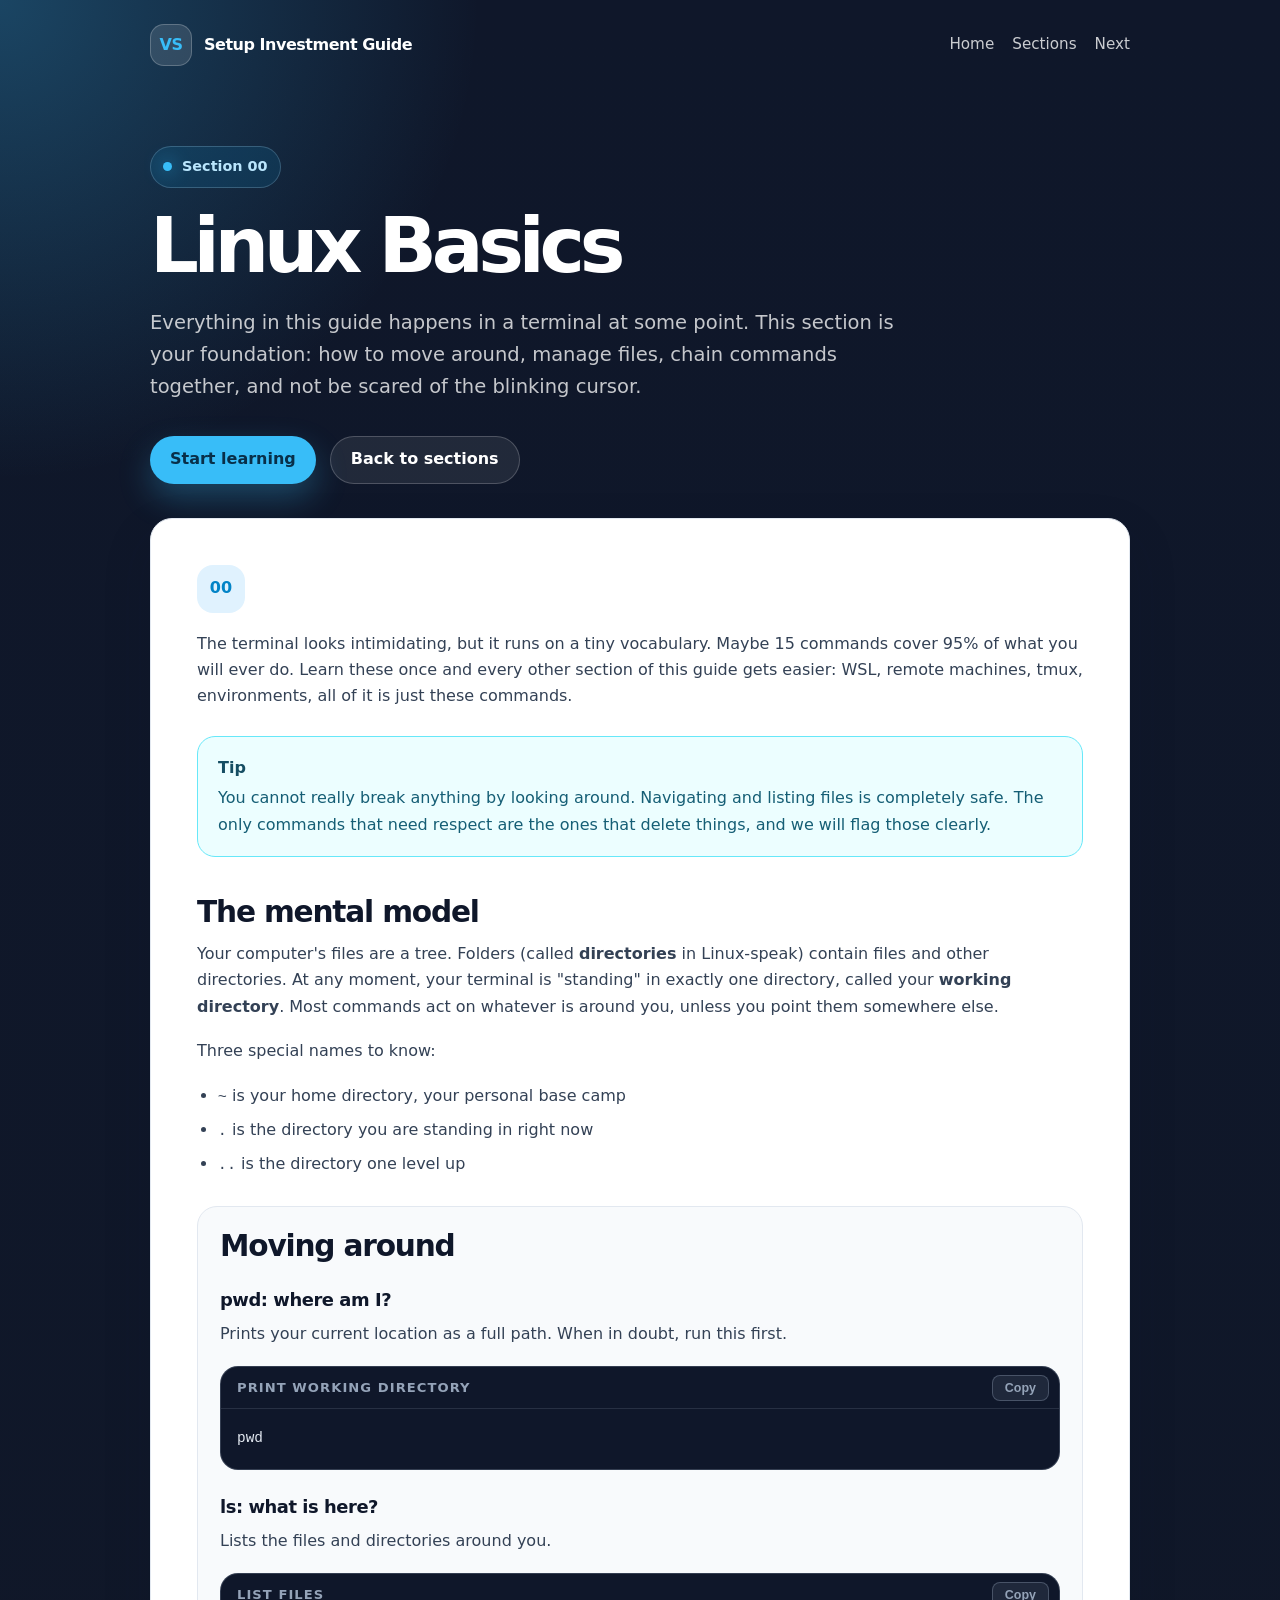
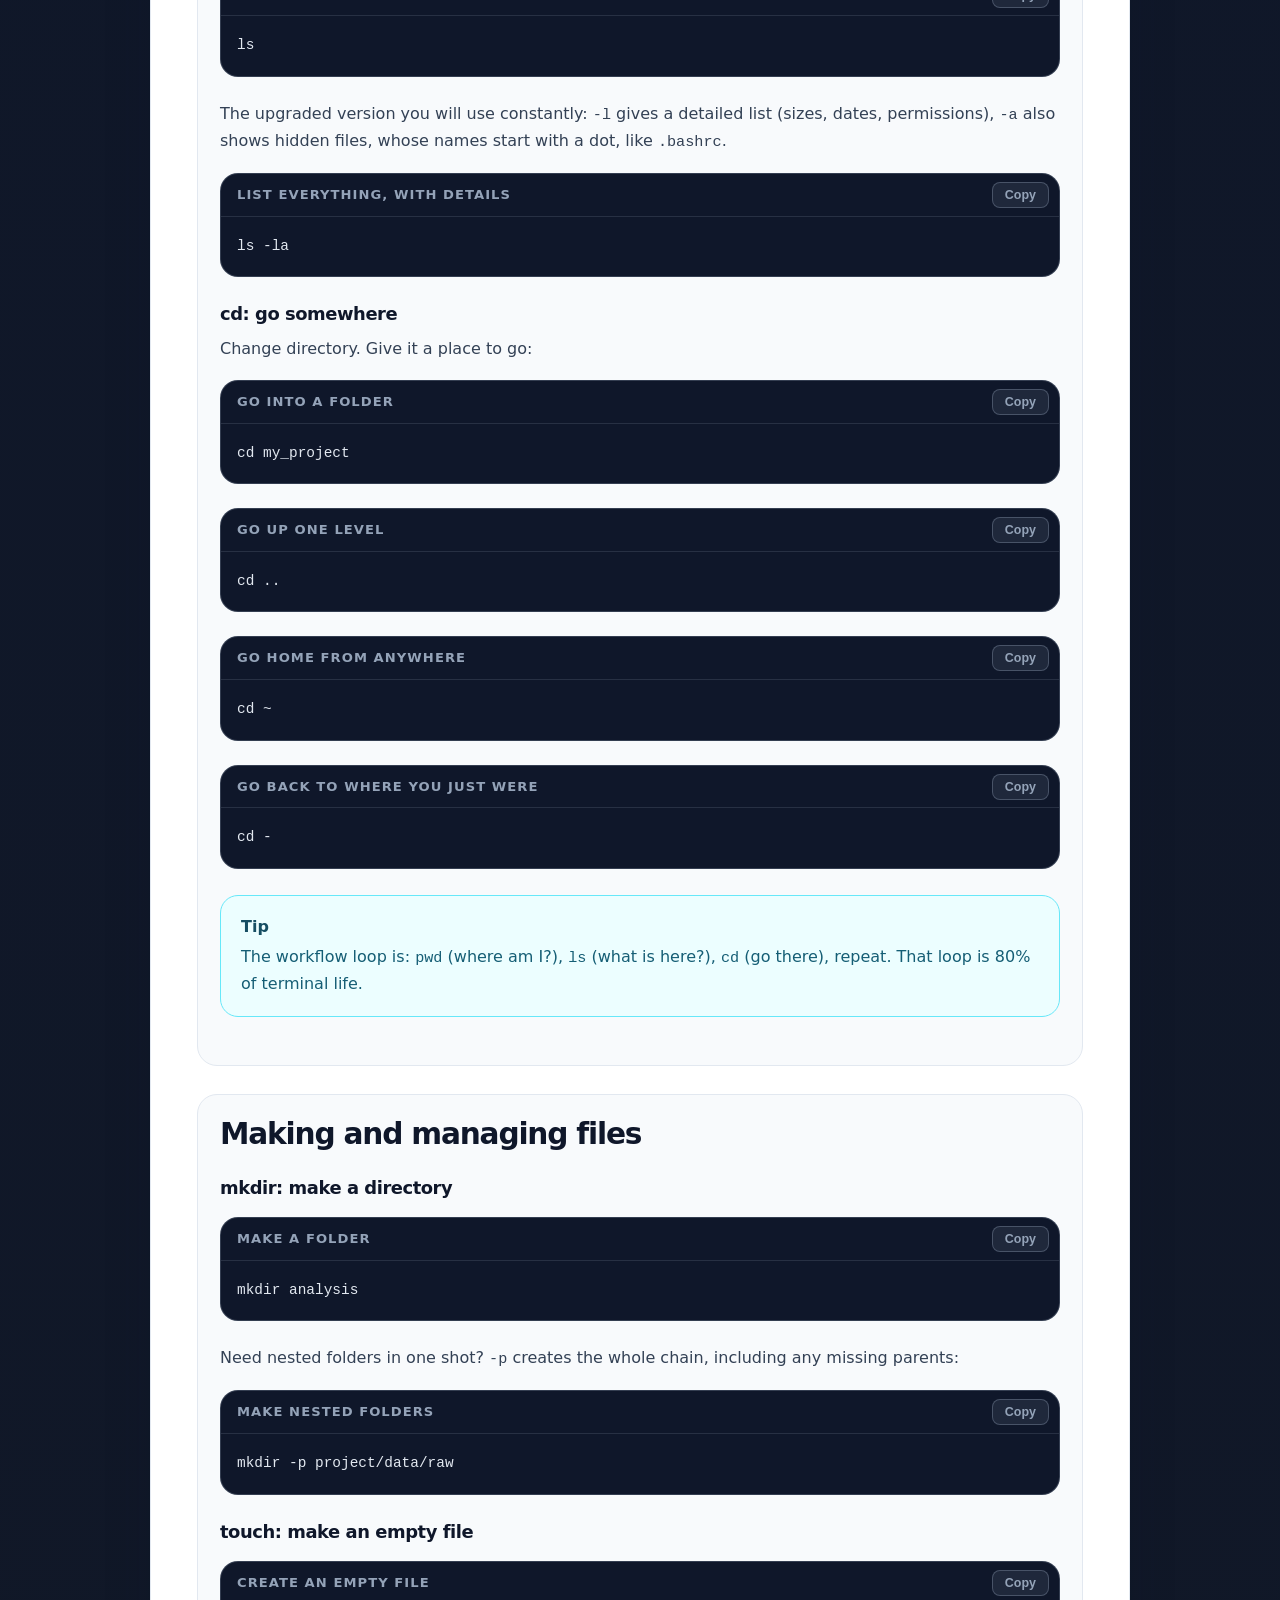
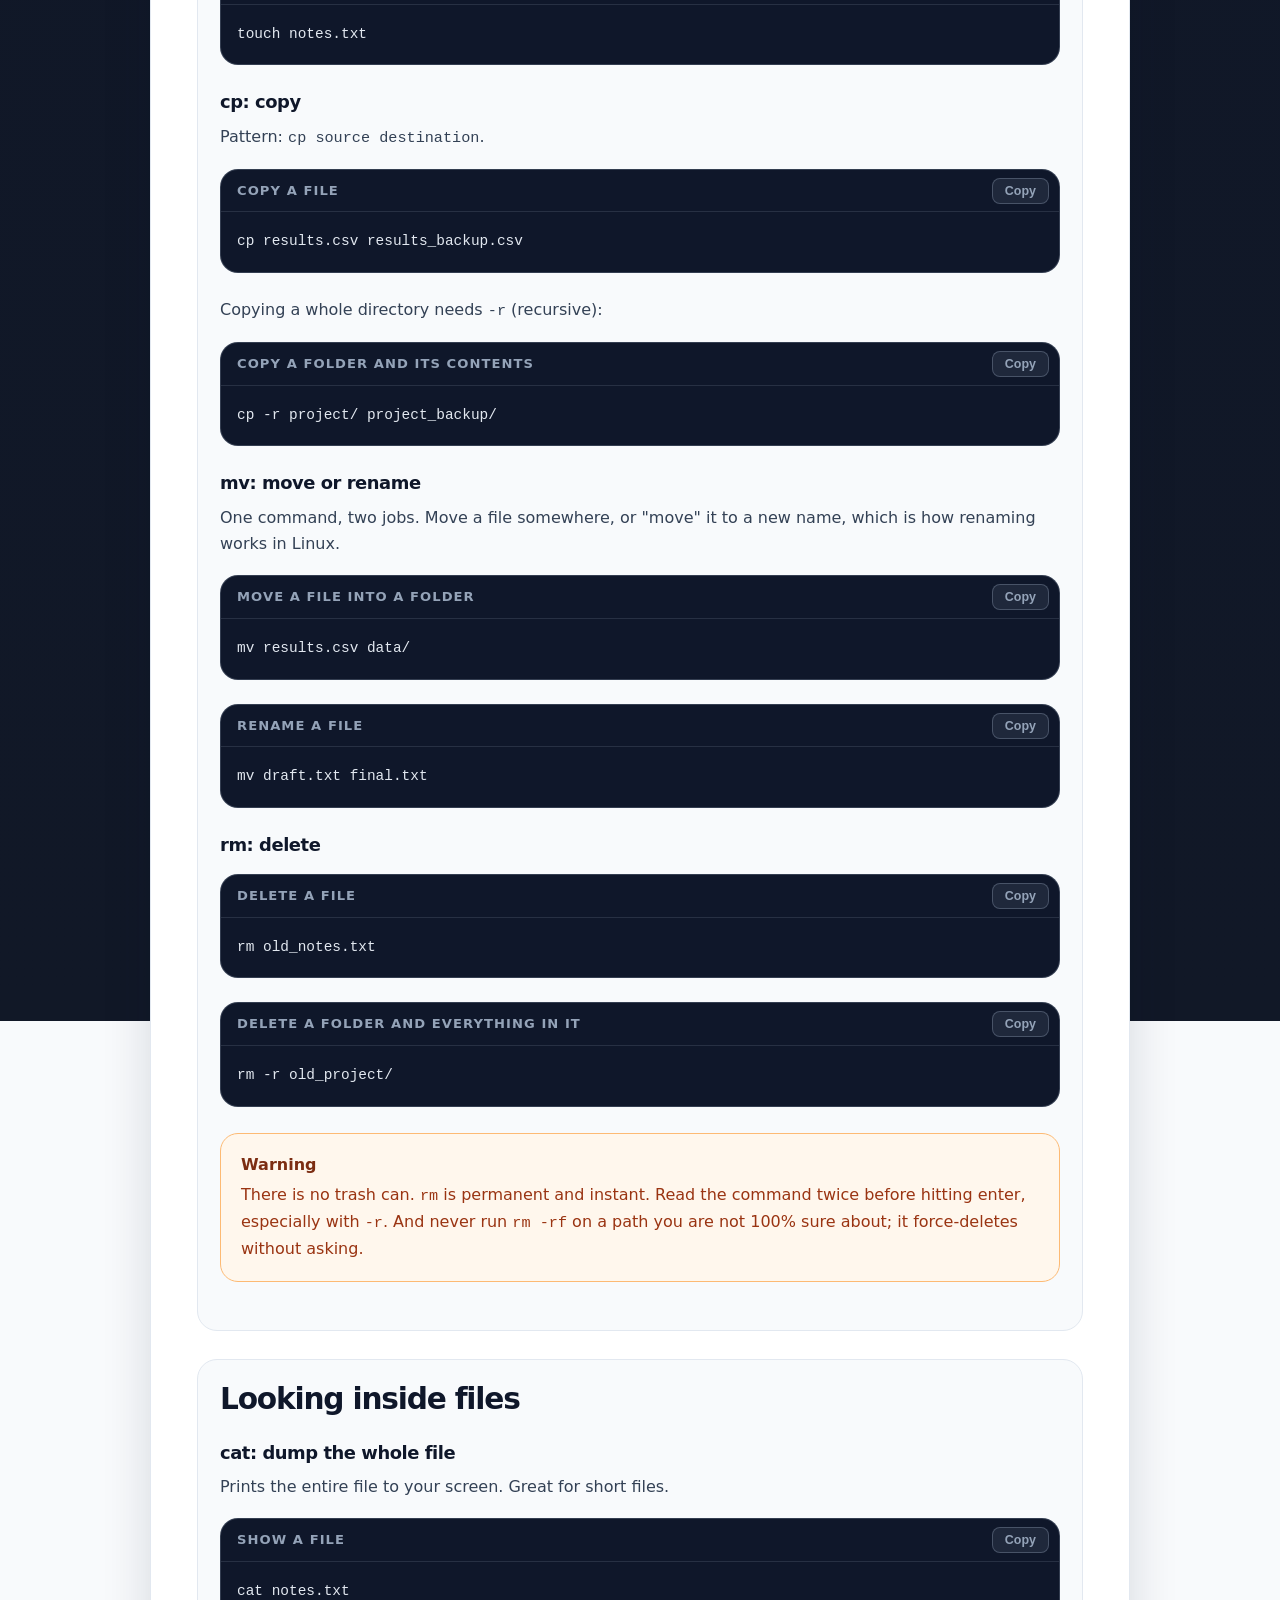
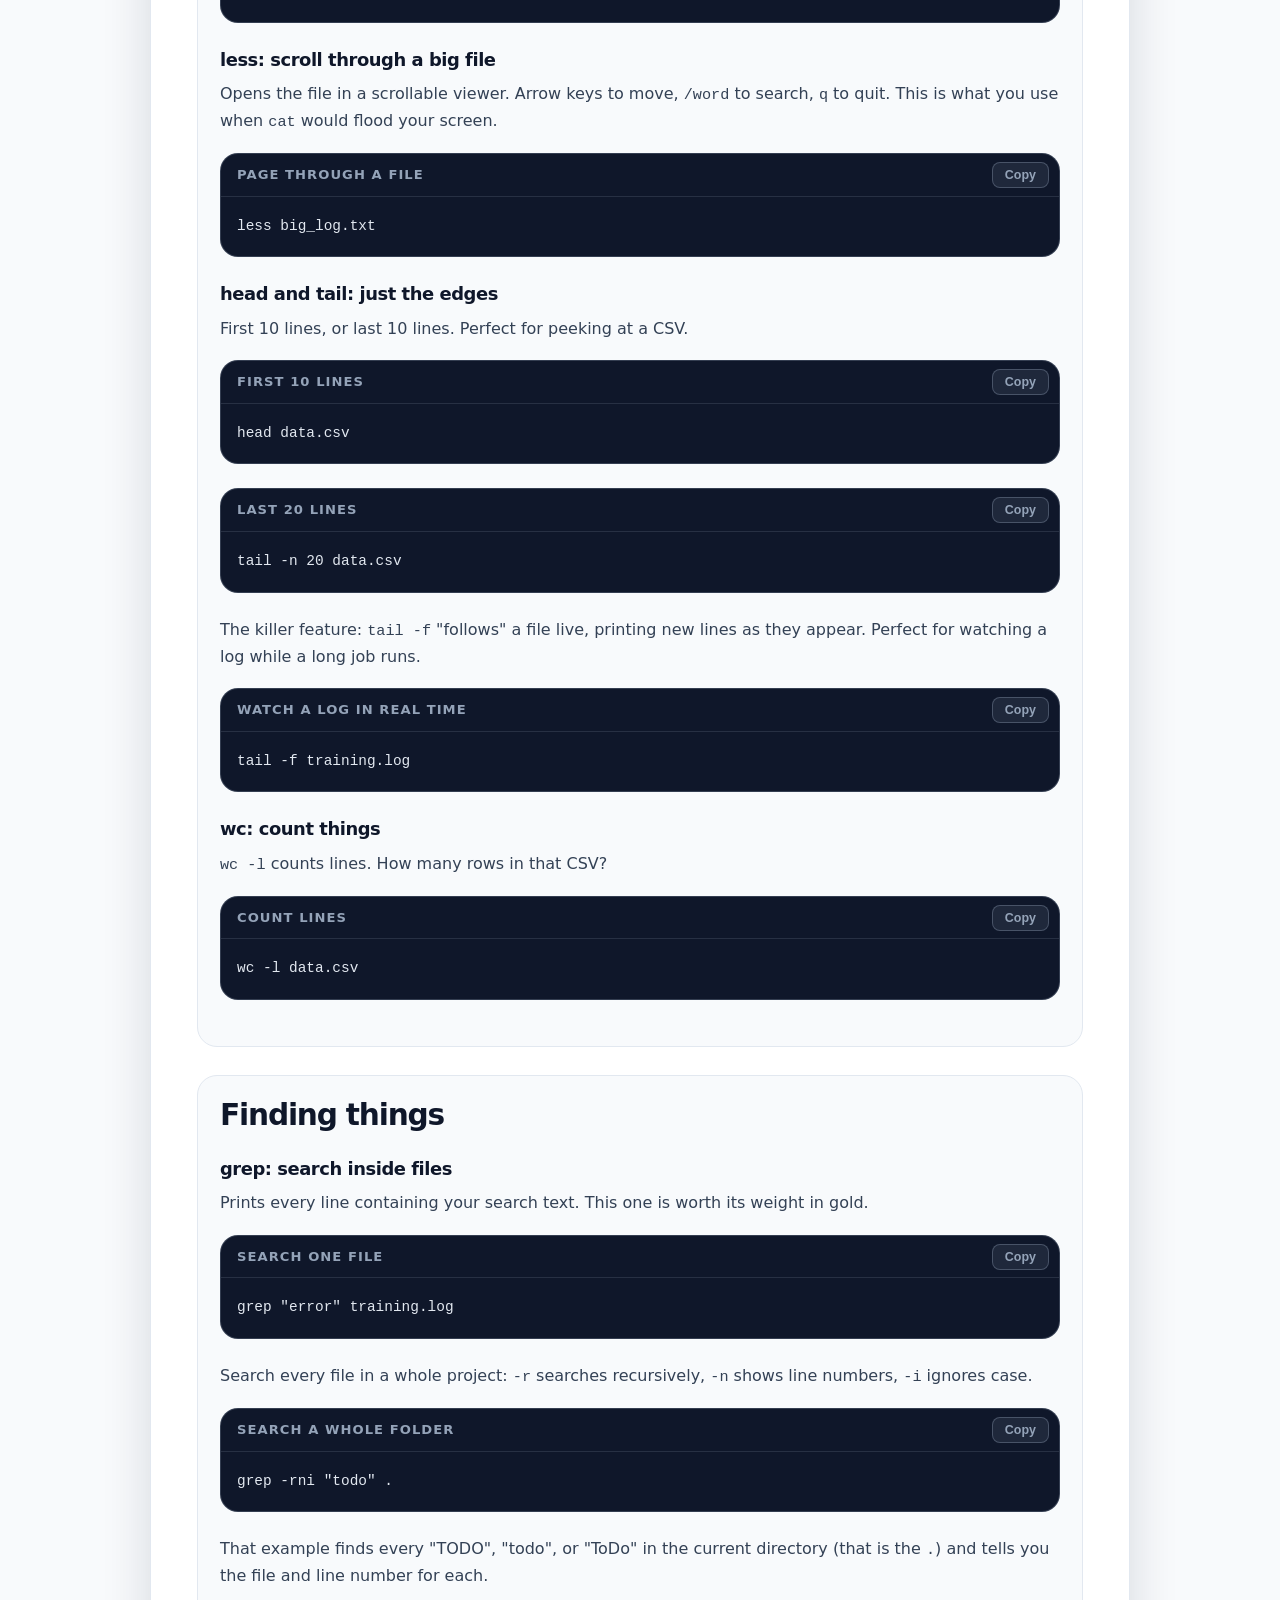
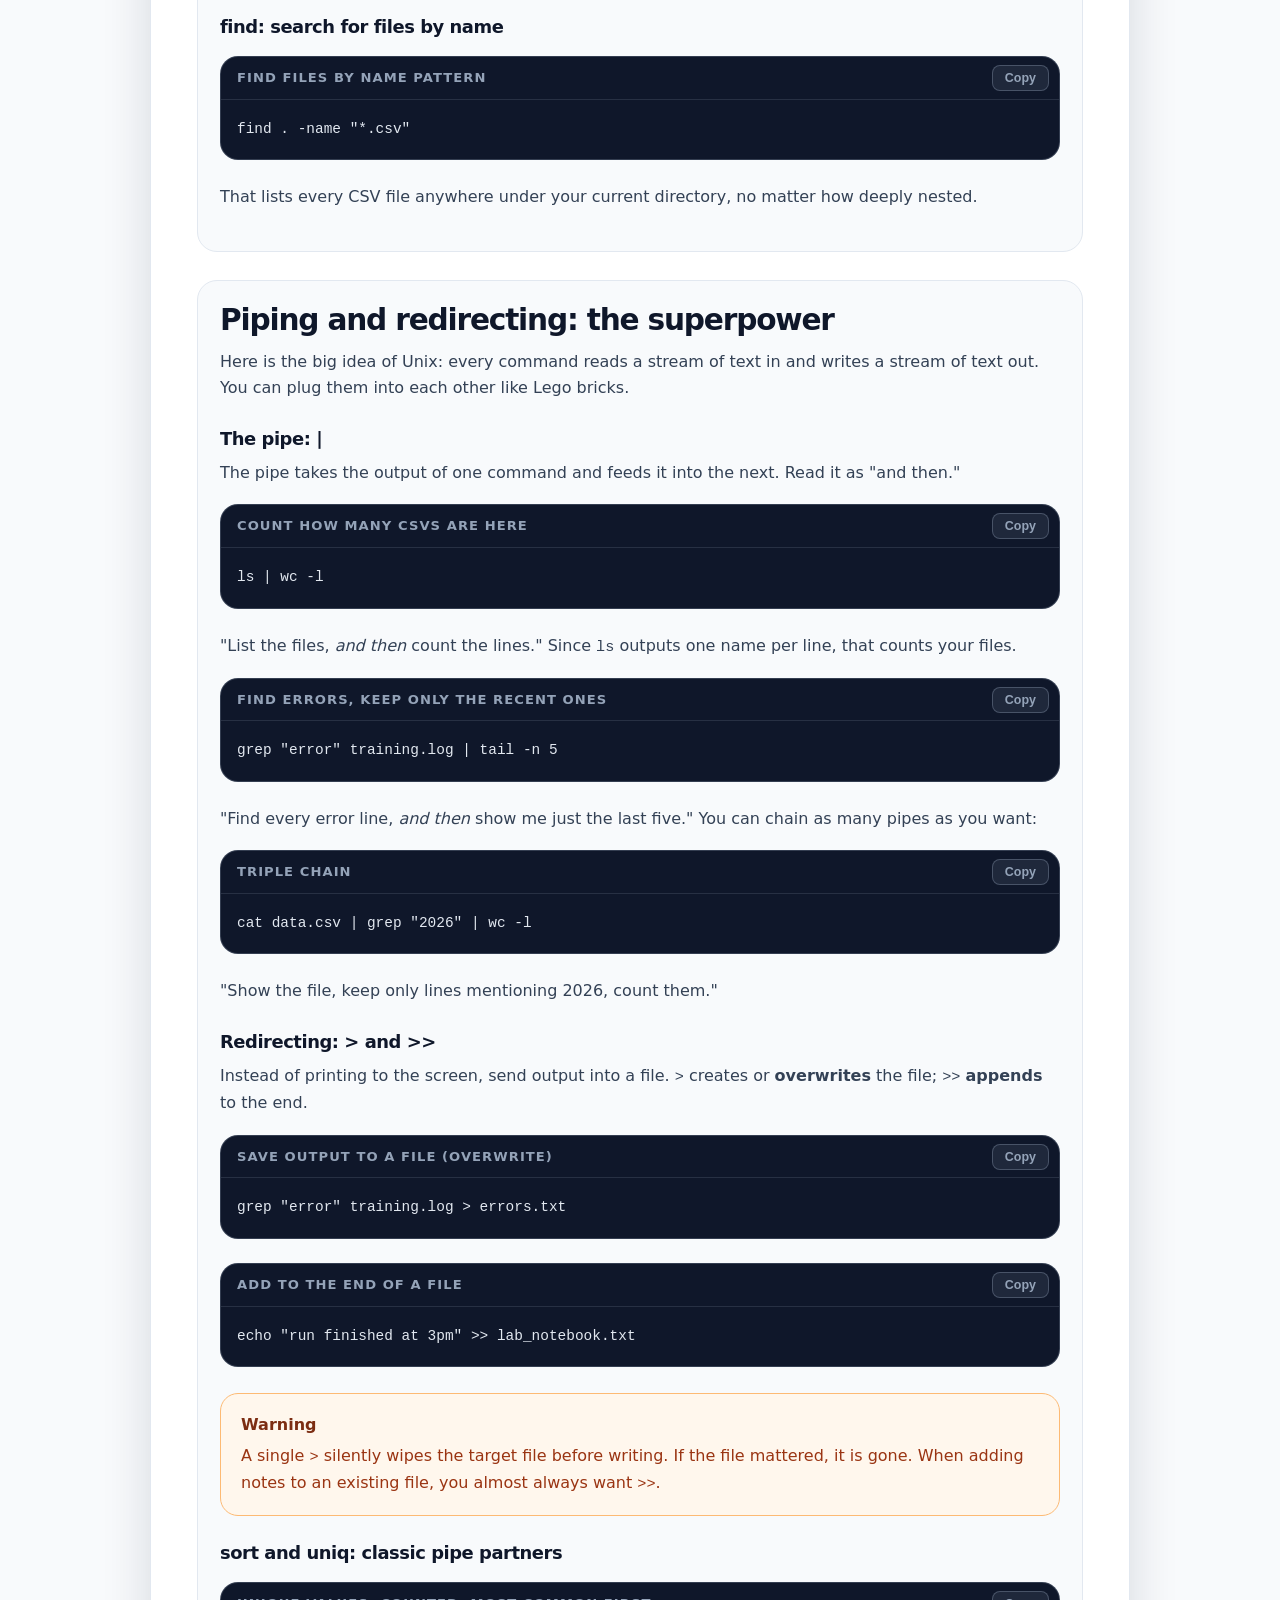
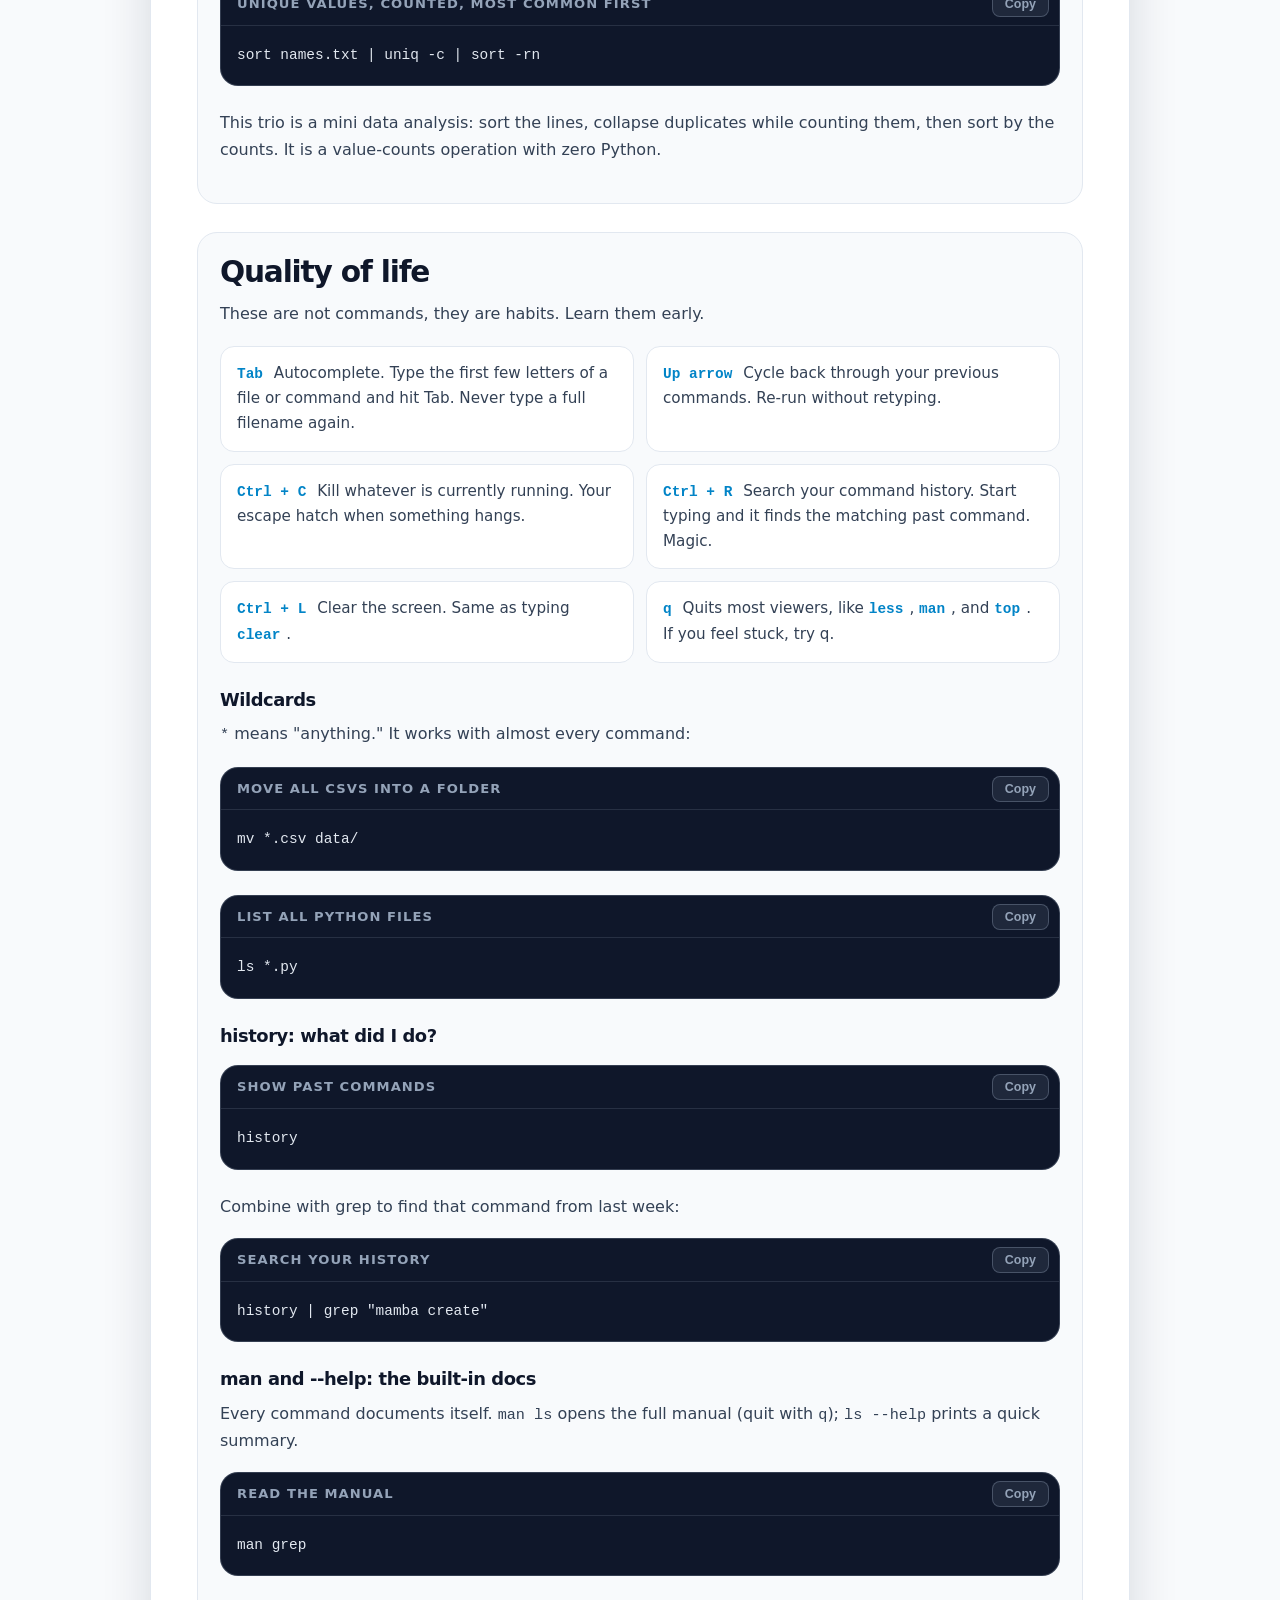
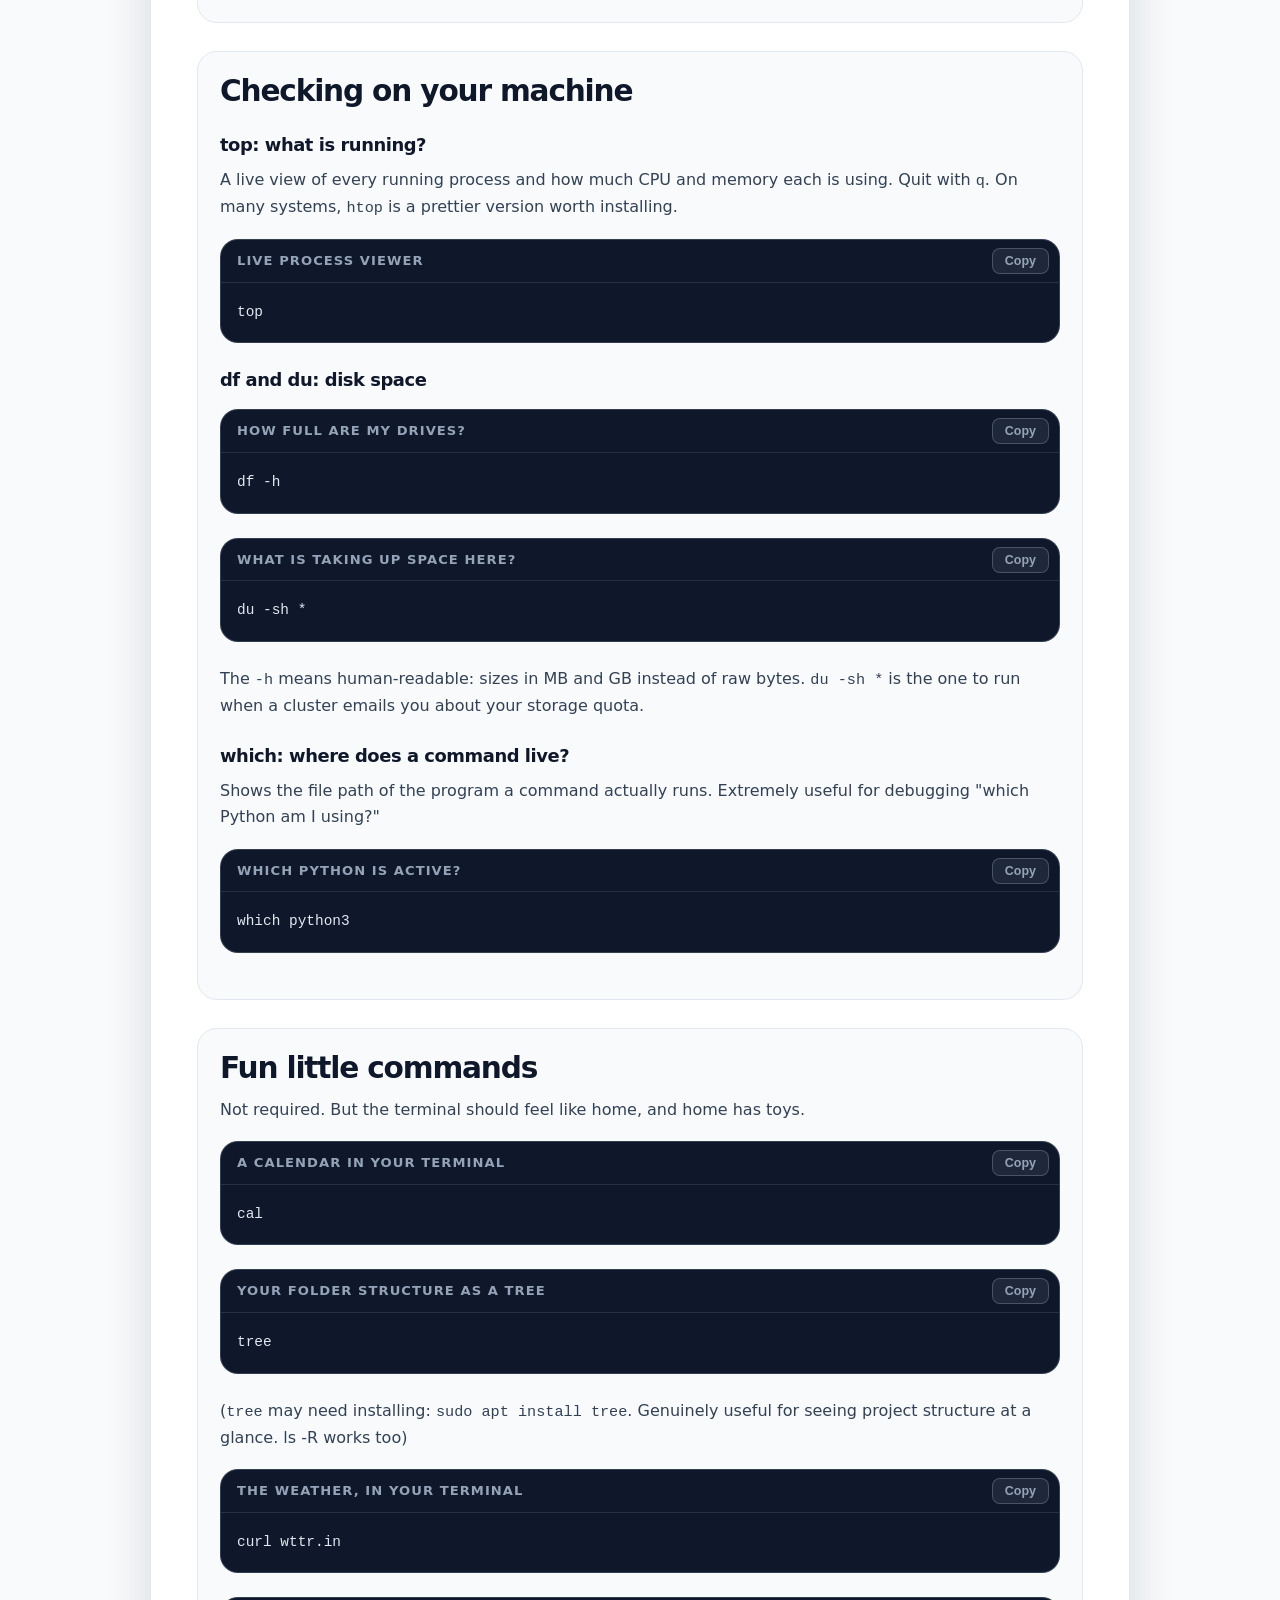
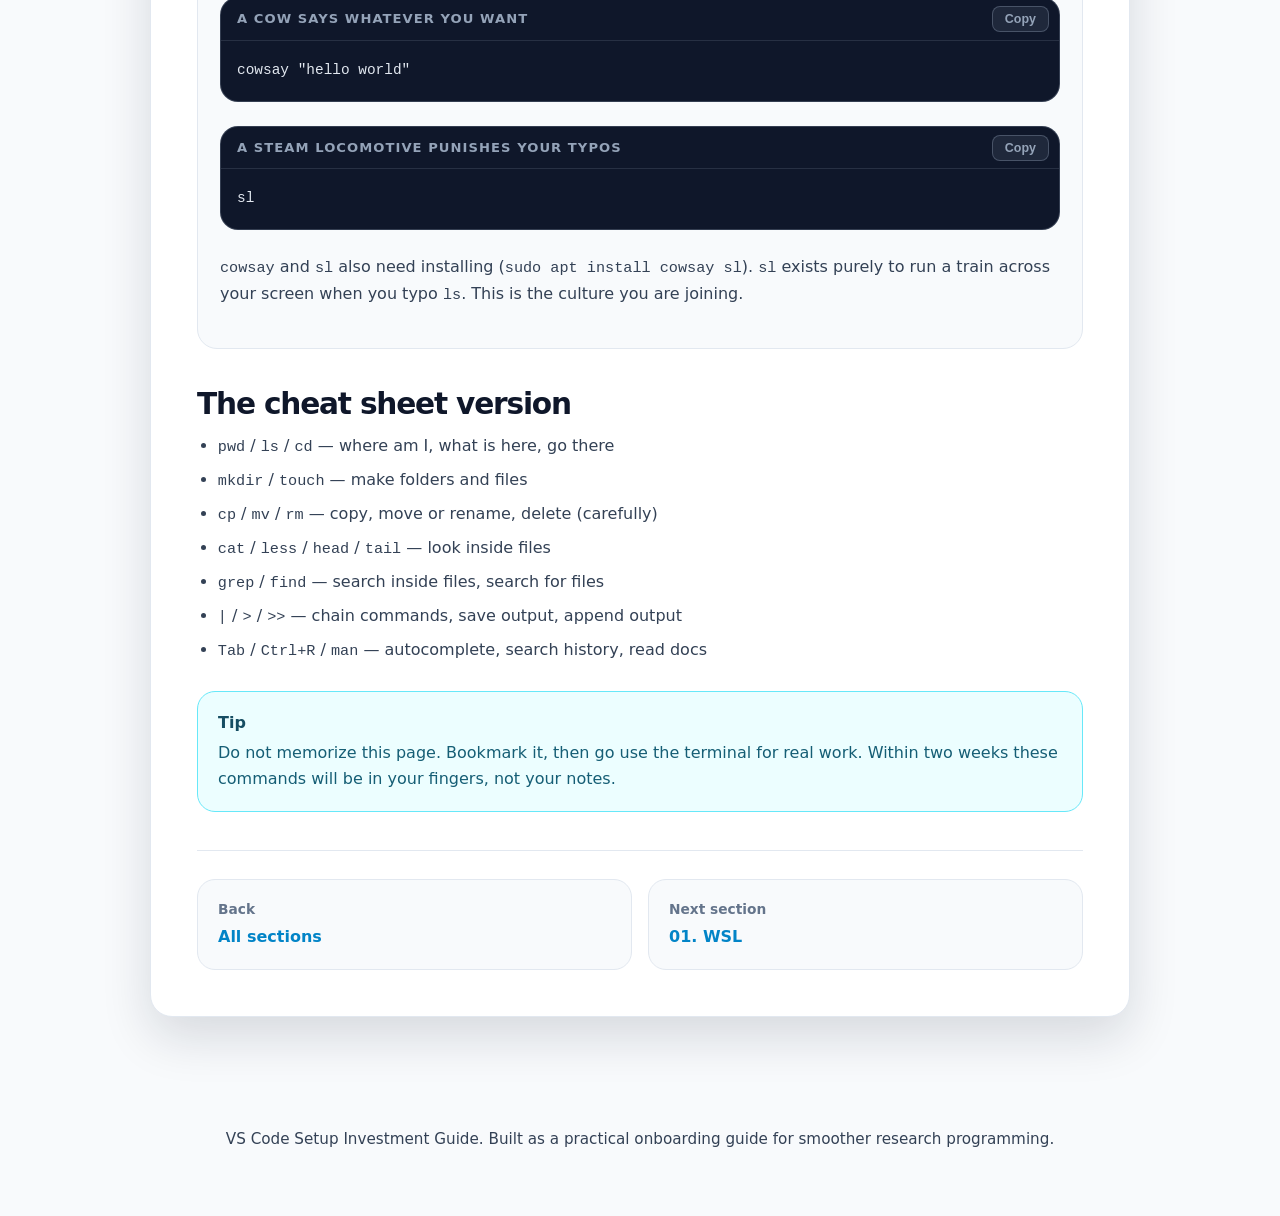
==== commit 0db827ce: "tree" ====
--- a/sections/00-command-line.html
+++ b/sections/00-command-line.html
@@ -1,13 +1,12 @@
 <!DOCTYPE html>
 <html lang="en">
+
 <head>
   <meta charset="UTF-8" />
   <meta name="viewport" content="width=device-width, initial-scale=1.0" />
   <title>Linux Basics | VS Code Setup Investment Guide</title>
-  <meta
-    name="description"
-    content="The essential Linux and Unix terminal commands: navigating, managing files, piping, redirecting, and a few fun ones."
-  />
+  <meta name="description"
+    content="The essential Linux and Unix terminal commands: navigating, managing files, piping, redirecting, and a few fun ones." />
 
   <style>
     :root {
@@ -1026,7 +1025,7 @@
             <p>
               (<code>tree</code> may need installing: <code>sudo apt install
               tree</code>. Genuinely useful for seeing project structure at a
-              glance.)
+              glance. ls -R works too)
             </p>
 
             <div class="code-block">
@@ -1060,7 +1059,8 @@
             <li><code>cp</code> / <code>mv</code> / <code>rm</code> — copy, move or rename, delete (carefully)</li>
             <li><code>cat</code> / <code>less</code> / <code>head</code> / <code>tail</code> — look inside files</li>
             <li><code>grep</code> / <code>find</code> — search inside files, search for files</li>
-            <li><code>|</code> / <code>&gt;</code> / <code>&gt;&gt;</code> — chain commands, save output, append output</li>
+            <li><code>|</code> / <code>&gt;</code> / <code>&gt;&gt;</code> — chain commands, save output, append output
+            </li>
             <li><code>Tab</code> / <code>Ctrl+R</code> / <code>man</code> — autocomplete, search history, read docs</li>
           </ul>
 
@@ -1116,4 +1116,5 @@
     });
   </script>
 </body>
+
 </html>
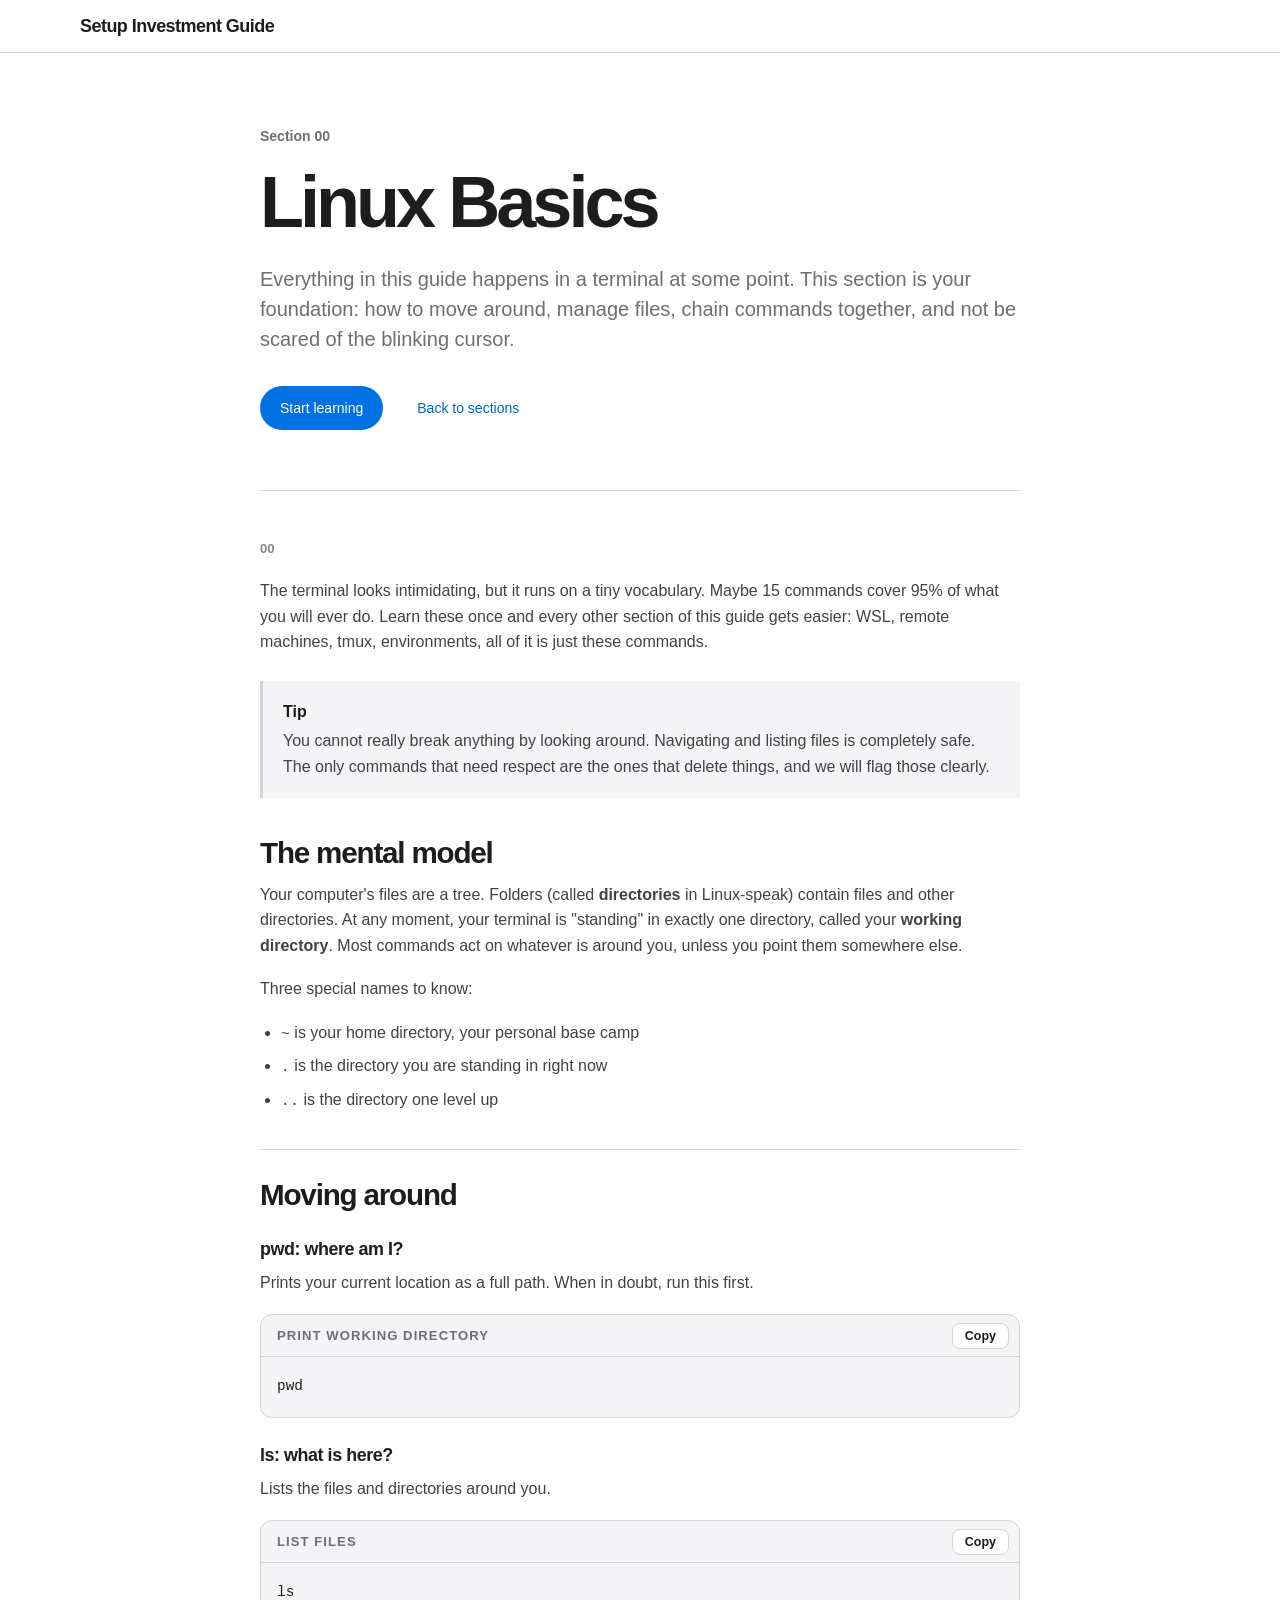
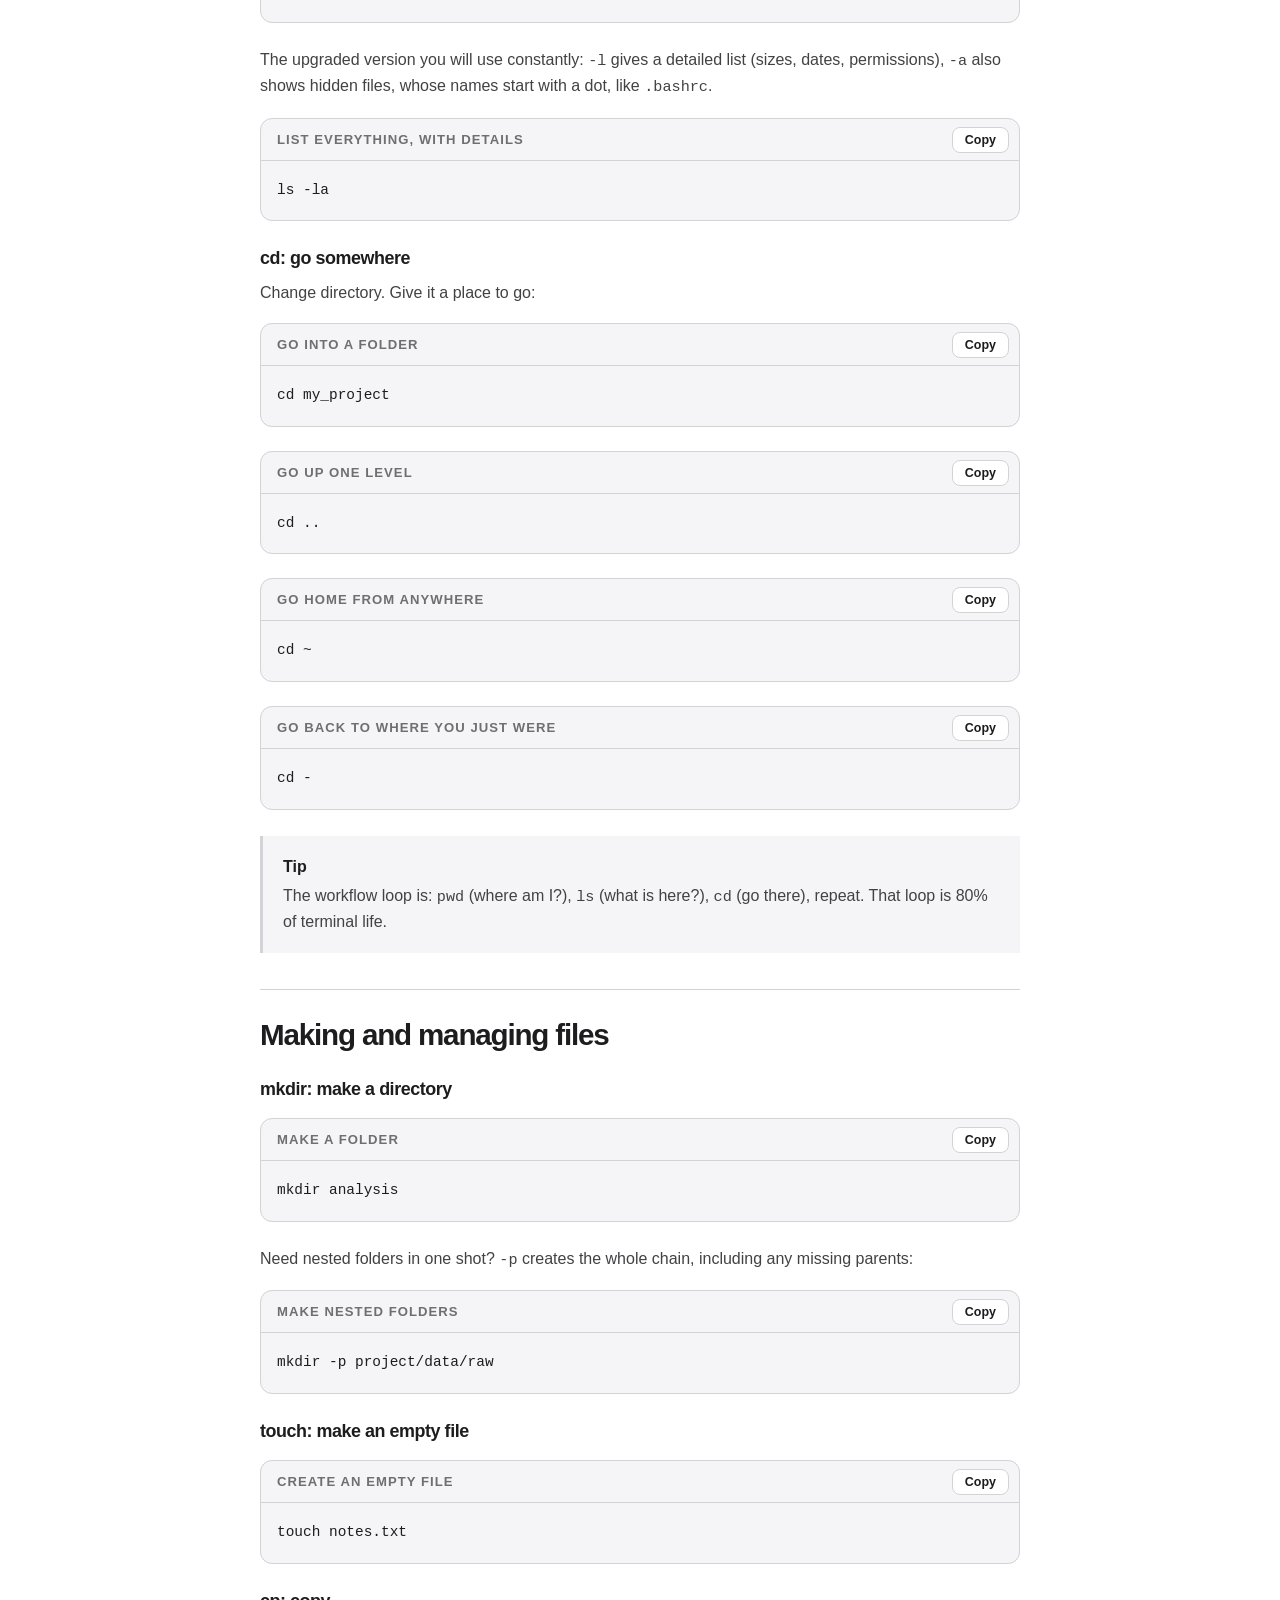
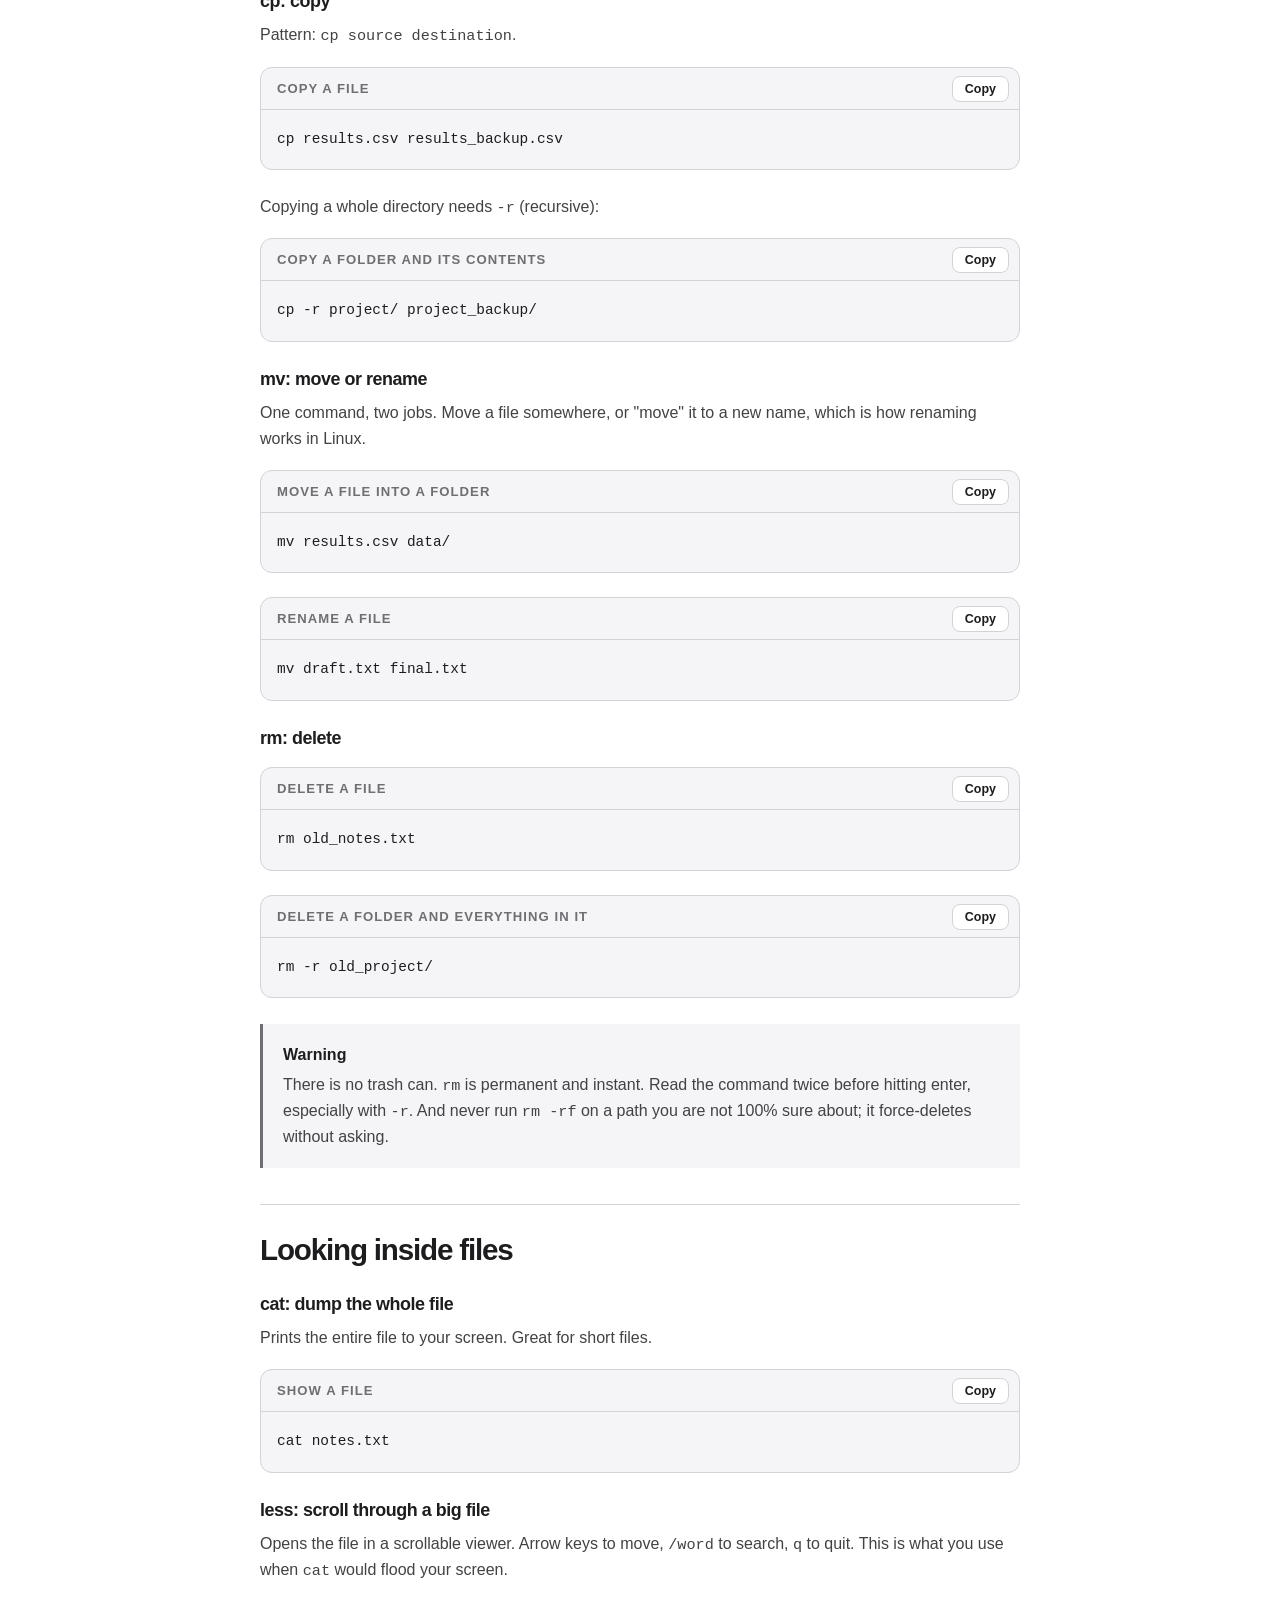
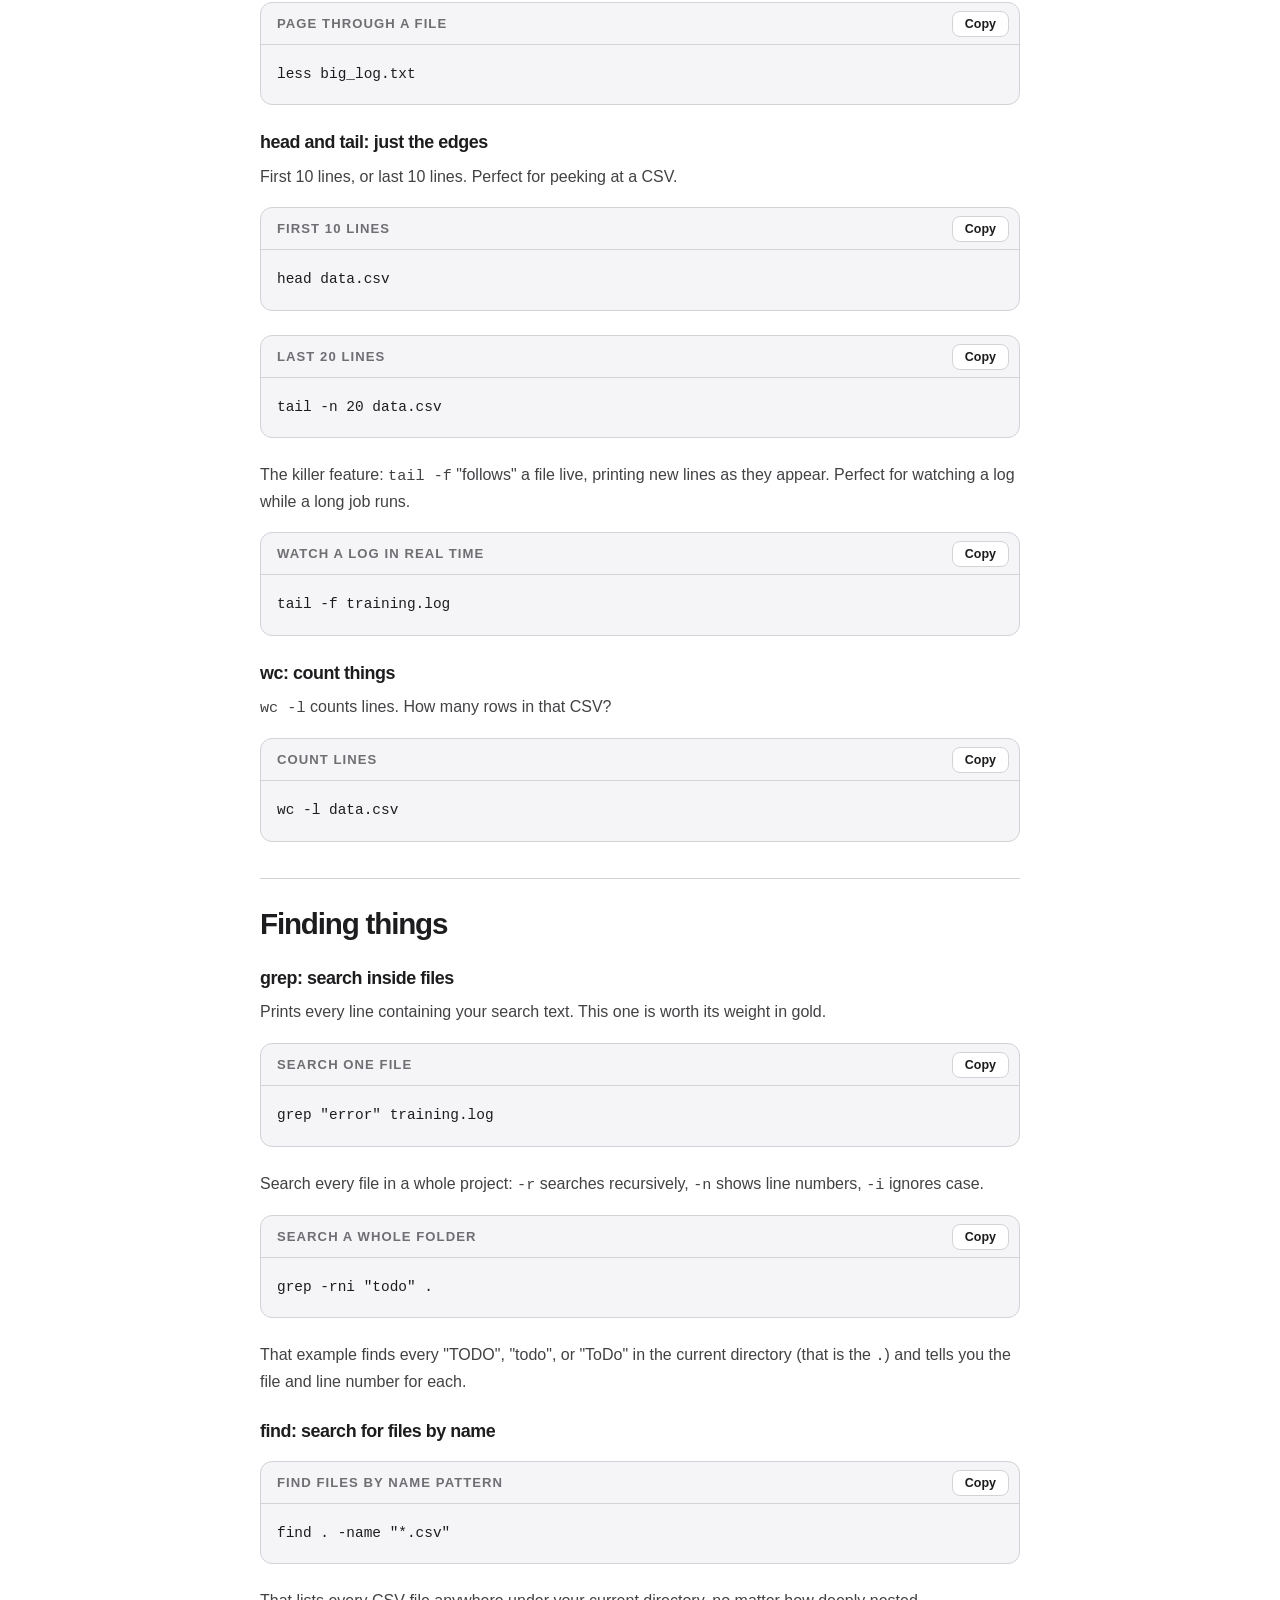
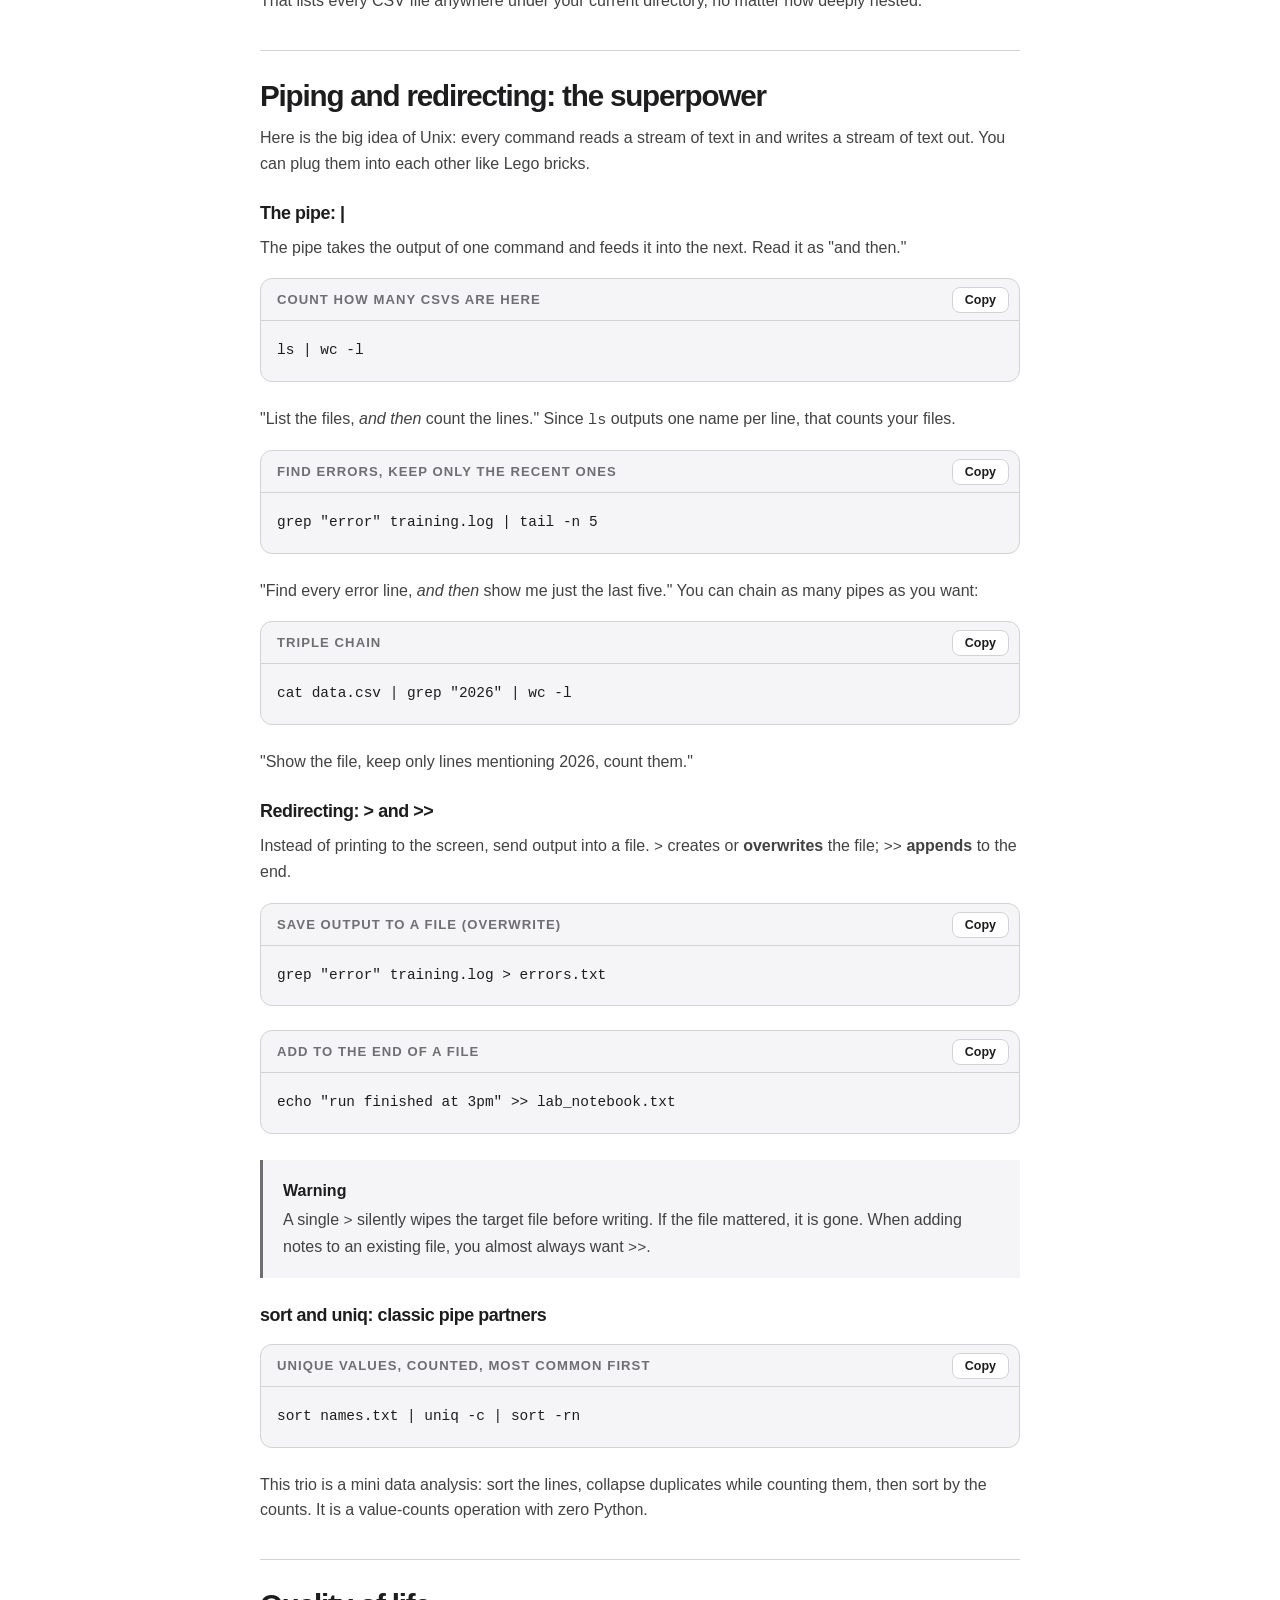
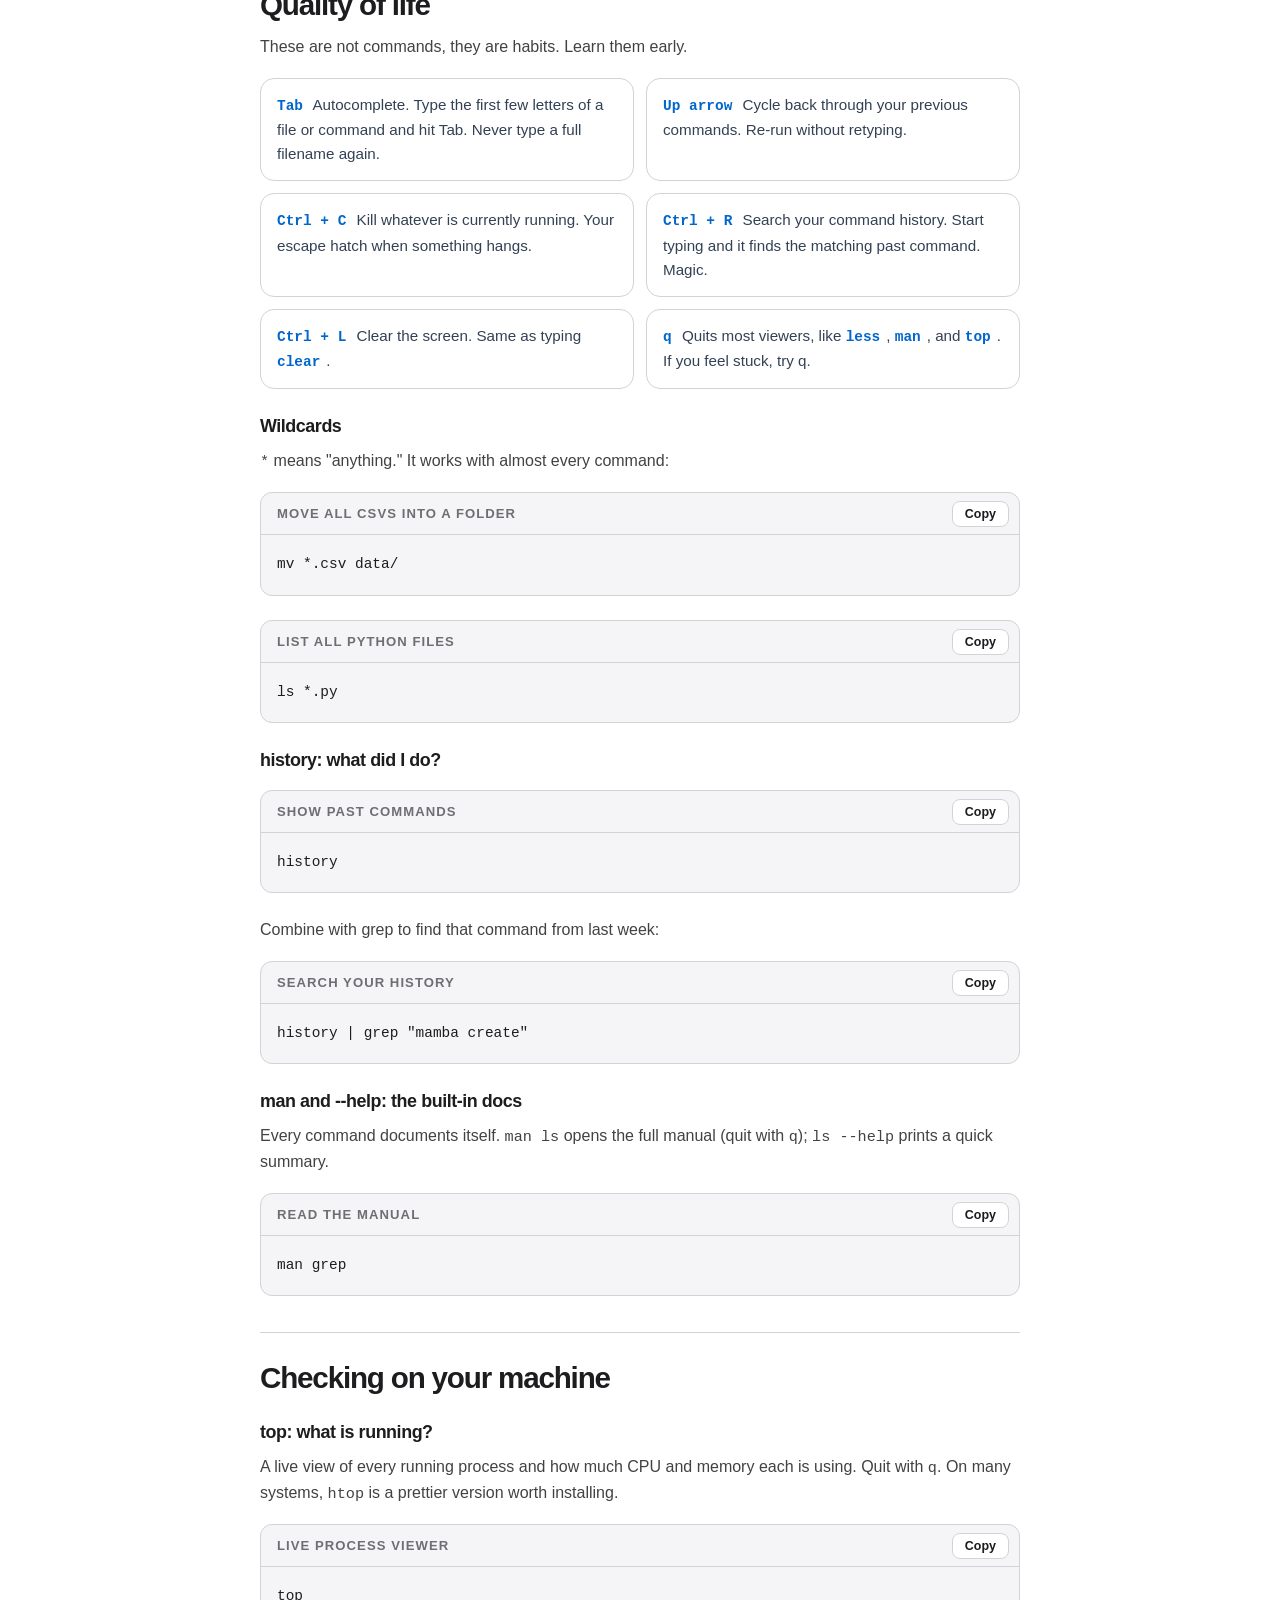
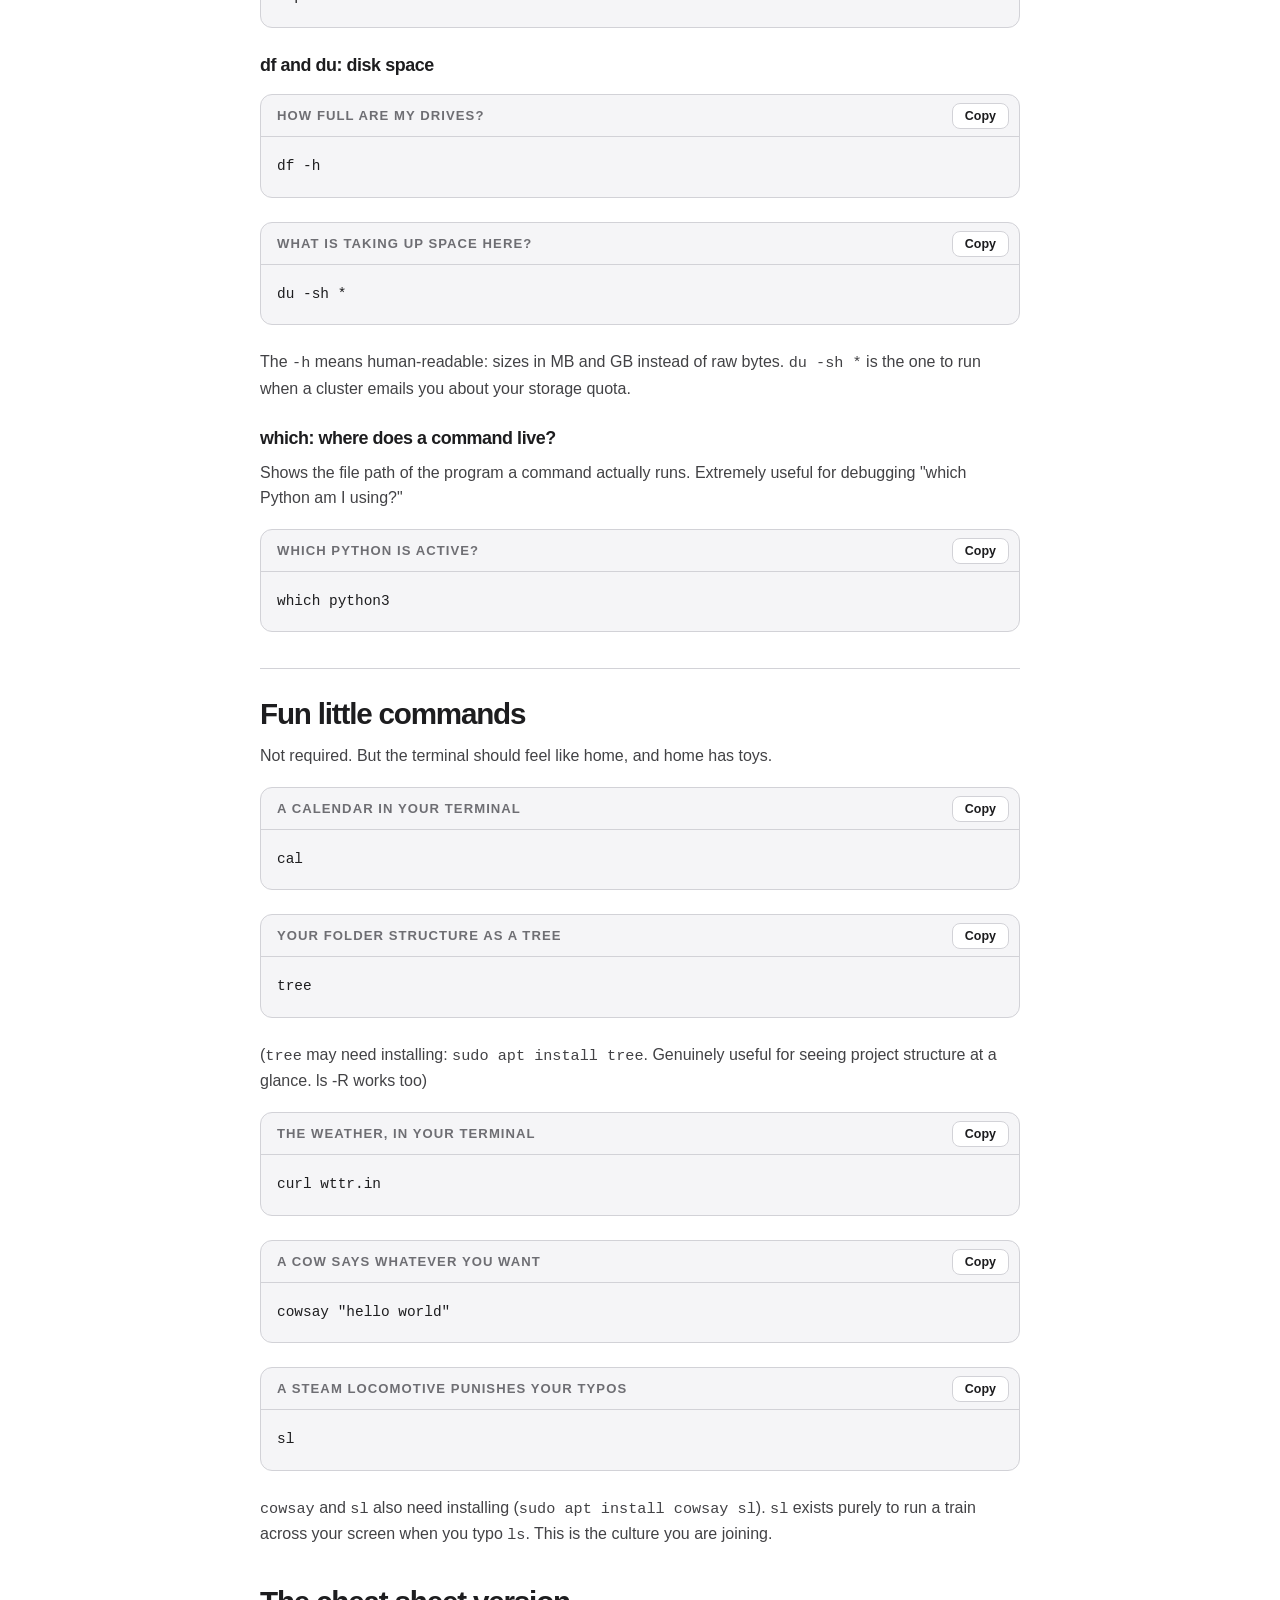
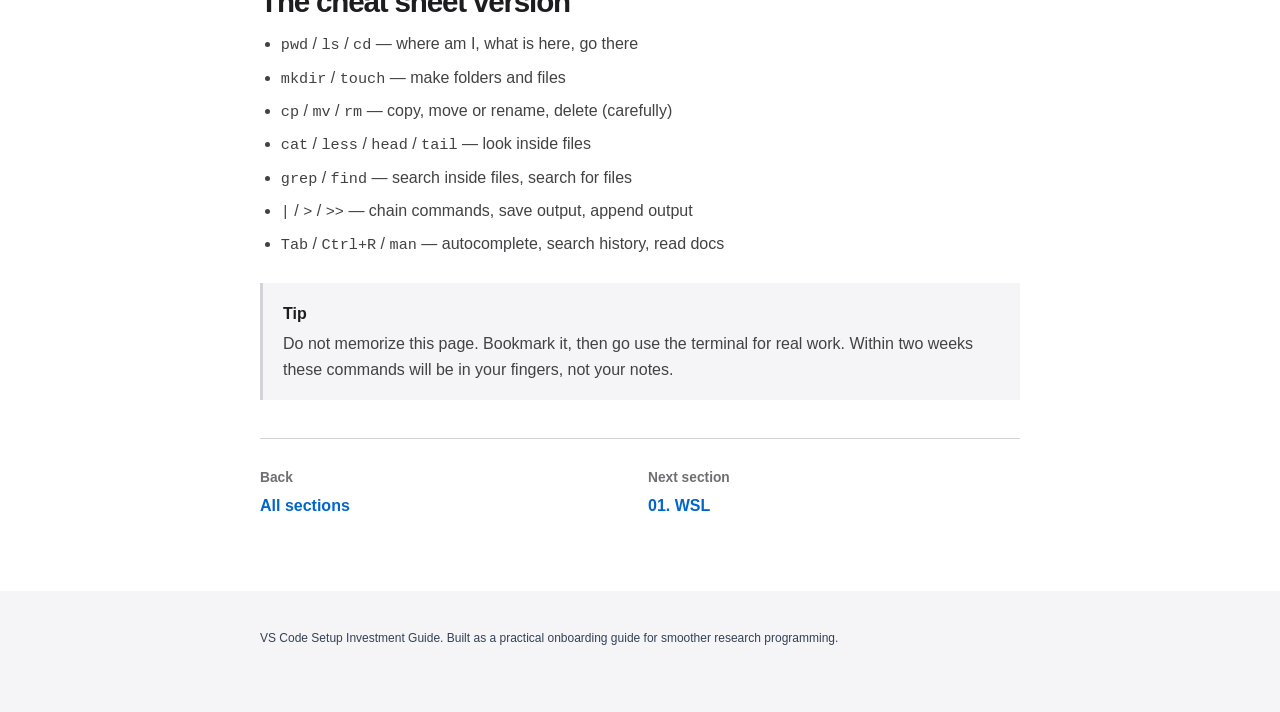
==== commit 7b6473be: "redesign and updated mamba" ====
--- a/sections/00-command-line.html
+++ b/sections/00-command-line.html
@@ -454,6 +454,7 @@
       border-color: rgba(52, 211, 153, 0.4);
     }
   </style>
+  <link rel="stylesheet" href="../style.css" />
 </head>
 
 <body>
@@ -1117,4 +1118,4 @@
   </script>
 </body>
 
-</html>+</html>
--- a/style.css
+++ b/style.css
@@ -0,0 +1,165 @@
+/* Shared visual language for the guide; instructional content stays in HTML. */
+:root {
+  --bg: #f5f5f7;
+  --bg-soft: #f5f5f7;
+  --card: #fff;
+  --card-soft: #f5f5f7;
+  --text: #1d1d1f;
+  --muted: #6e6e73;
+  --accent: #0071e3;
+  --accent-dark: #06c;
+  --accent-soft: #f5f5f7;
+  --border: #d2d2d7;
+  --code-bg: #f5f5f7;
+  --code-text: #1d1d1f;
+  --tip-bg: #f5f5f7;
+  --tip-border: #d2d2d7;
+  --tip-text: #424245;
+  --warning-bg: #f5f5f7;
+  --warning-border: #86868b;
+  --warning-text: #1d1d1f;
+  --shadow: 0 2px 10px rgba(0, 0, 0, .035);
+}
+
+html { scroll-behavior: smooth; }
+body {
+  background: #f5f5f7;
+  color: #1d1d1f;
+  font-family: -apple-system, BlinkMacSystemFont, "Helvetica Neue", Arial, sans-serif;
+  line-height: 1.6;
+}
+.page { background: #f5f5f7; }
+.container { width: min(1120px, calc(100% - 80px)); }
+.site-header {
+  padding: 0;
+  background: #fff;
+  color: #1d1d1f;
+  border-bottom: 1px solid #d2d2d7;
+}
+.nav { min-height: 52px; }
+.brand { font-size: 18px; font-weight: 600; letter-spacing: -.03em; }
+.brand-mark, .nav-links, .eyebrow-dot { display: none; }
+.hero { color: #1d1d1f; padding: 100px 0 80px; }
+.hero-grid { grid-template-columns: minmax(0, 1fr) minmax(260px, .65fr); align-items: center; gap: 64px; }
+.hero-grid > div:first-child { animation: rise-in .65s ease-out both; }
+.hero-visual {
+  overflow: hidden;
+  border: 1px solid #e2e2e7;
+  border-radius: 18px;
+  background: #fff;
+  box-shadow: 0 20px 50px rgba(29, 29, 31, .08), 0 2px 8px rgba(29, 29, 31, .04);
+  animation: rise-in .8s .1s ease-out both;
+}
+.visual-header { display: flex; gap: 7px; padding: 17px 20px; border-bottom: 1px solid #ededf0; }
+.visual-header span { width: 7px; height: 7px; border-radius: 50%; background: #d2d2d7; }
+.visual-body { padding: 32px; }
+.visual-line { height: 8px; margin-bottom: 18px; border-radius: 8px; background: #e8e8ed; }
+.visual-line-short { width: 34%; }
+.visual-line-blue { width: 65%; background: #cfe4fa; }
+.visual-line-long { width: 84%; }
+.visual-line-medium { width: 55%; }
+.visual-cursor { width: 8px; height: 17px; margin-top: 26px; border-radius: 2px; background: #0071e3; }
+.eyebrow {
+  display: block;
+  margin: 0 0 18px;
+  padding: 0;
+  border: 0;
+  border-radius: 0;
+  background: none;
+  color: #6e6e73;
+  font-size: 14px;
+  font-weight: 600;
+}
+h1 { font-size: clamp(43px, 5vw, 56px); line-height: 1.08; letter-spacing: -.045em; font-weight: 600; }
+.hero p { color: #6e6e73; font-size: 20px; line-height: 1.5; }
+.button { min-height: 44px; border-radius: 980px; font-size: 14px; font-weight: 500; transition: background-color .2s, transform .2s, box-shadow .2s; }
+.button:hover { transform: translateY(-2px); }
+.button:active { transform: translateY(0); }
+.button-primary { background: #0071e3; color: #fff; box-shadow: none; }
+.button-primary:hover { background: #0077ed; }
+.button-secondary { color: #06c; background: transparent; border: 0; }
+.button-secondary:hover { text-decoration: underline; }
+.hero-card { padding: 20px 0 0; color: #1d1d1f; background: none; border: 0; border-top: 1px solid #d2d2d7; border-radius: 0; box-shadow: none; }
+.hero-card h2, .hero-card h3 { color: #1d1d1f; }
+.hero-card li, .hero-card p { color: #6e6e73; }
+.check { color: #0071e3; background: none; }
+.panel { margin: 0; padding: 0; border: 0; border-radius: 0; background: none; box-shadow: none; }
+.section { padding: 0 0 100px; }
+.section-heading h2 { color: #1d1d1f; font-size: 28px; letter-spacing: -.035em; }
+.section-heading p { color: #6e6e73; }
+.cards { gap: 14px; }
+.card { background: #fff; border: 0; border-radius: 18px; box-shadow: 0 2px 10px rgba(0, 0, 0, .035); transition: transform .2s, box-shadow .2s; animation: rise-in .6s ease-out both; }
+.card:nth-child(3n + 2) { animation-delay: .07s; }
+.card:nth-child(3n) { animation-delay: .14s; }
+.card:hover { transform: scale(1.015); box-shadow: 0 7px 22px rgba(0, 0, 0, .08); }
+.card-number { color: #06c; background: #f2f7fd; font-size: 13px; font-weight: 600; }
+.card h3 { color: #1d1d1f; }
+.card p { color: #6e6e73; }
+.card-link { color: #06c; }
+.card-link::after { content: ' ›'; display: inline-block; transition: transform .2s; }
+.card:hover .card-link::after { transform: translateX(5px); }
+.why { background: #fff; border: 0; box-shadow: none; }
+.why-item { border-color: #d2d2d7; }
+.why-item h3 { color: #1d1d1f; }
+.why-item p { color: #6e6e73; }
+
+/* Section pages use a quiet, narrow reading column. */
+body:has(.content-panel) .page { background: #fff; }
+body:has(.content-panel) .container { width: min(760px, calc(100% - 80px)); }
+body:has(.content-panel) .site-header .container { width: min(1120px, calc(100% - 80px)); }
+body:has(.content-panel) .hero { padding: 72px 0 60px; }
+body:has(.content-panel) h1 { font-size: clamp(48px, 7vw, 72px); line-height: 1.04; letter-spacing: -.055em; }
+.content-panel { margin: 0; padding: 48px 0 0; border: 0; border-top: 1px solid #d2d2d7; border-radius: 0; box-shadow: none; }
+.content-panel p, .content-panel ul, .content-panel ol { color: #424245; }
+.content-panel a:not(.next-card) { color: #06c; text-decoration: underline; }
+.content-panel a.download-link,
+.content-panel a.download-link:hover,
+.content-panel a.download-link:visited {
+  color: #fff;
+  background: #06c;
+  text-decoration: none;
+}
+.content-panel a.download-link:hover { background: #0055aa; }
+.section-number { display: block; width: auto; height: auto; margin-bottom: 18px; background: none; color: #86868b; font-size: 13px; }
+.step { margin-top: 36px; padding: 28px 0 0; border: 0; border-top: 1px solid #d2d2d7; border-radius: 0; background: none; }
+.tip, .warning { border-radius: 0; border: 0; border-left: 3px solid #d2d2d7; background: #f5f5f7; color: #424245; }
+.warning { border-left-color: #6e6e73; }
+.tip strong, .warning strong { color: #1d1d1f; }
+.option-card { border-radius: 12px; background: #f5f5f7; }
+.code-block { background: #f5f5f7; border: 1px solid #d2d2d7; border-radius: 12px; }
+.code-label { color: #6e6e73; border-color: #d2d2d7; }
+pre { color: #1d1d1f; }
+.copy-btn, .copy-btn.copied { color: #1d1d1f; background: #fff; border-color: #d2d2d7; }
+.copy-btn:hover { color: #06c; background: #fff; }
+.screenshot { padding: 0; border-radius: 12px; box-shadow: none; overflow: hidden; }
+.screenshot img { height: auto; }
+.screenshot figcaption { padding: 12px 16px; color: #6e6e73; font-size: 13px; line-height: 1.5; }
+.next-card { padding: 0; border: 0; border-radius: 0; background: none; }
+.next-card:hover { transform: none; box-shadow: none; }
+.next-card strong { color: #06c; }
+.next-card:hover strong { text-decoration: underline; }
+.next-card { transition: transform .2s; }
+.next-card:hover { transform: translateX(4px); }
+.content-panel { animation: rise-in .55s ease-out both; }
+@keyframes rise-in {
+  from { opacity: 0; transform: translateY(16px); }
+  to { opacity: 1; transform: translateY(0); }
+}
+.footer { background: #f5f5f7; color: #6e6e73; text-align: left; font-size: 12px; }
+a:focus-visible, button:focus-visible, summary:focus-visible { outline: 3px solid #0071e3; outline-offset: 4px; }
+@media (max-width: 760px) {
+  .container, body:has(.content-panel) .container, body:has(.content-panel) .site-header .container { width: calc(100% - 40px); }
+  .nav { flex-direction: row; align-items: center; }
+  .brand { font-size: 16px; }
+  .hero, body:has(.content-panel) .hero { padding: 60px 0 52px; }
+  .hero-grid { grid-template-columns: 1fr; gap: 40px; }
+  .hero-visual { max-width: 420px; }
+  .cards { grid-template-columns: repeat(2, minmax(0, 1fr)); }
+  body:has(.content-panel) h1 { font-size: clamp(38px, 9vw, 48px); }
+  .option-grid { grid-template-columns: 1fr; }
+}
+@media (max-width: 420px) { .cards { grid-template-columns: 1fr; } }
+@media (prefers-reduced-motion: reduce) {
+  html { scroll-behavior: auto; }
+  *, *::before, *::after { scroll-behavior: auto !important; transition: none !important; animation: none !important; }
+}
